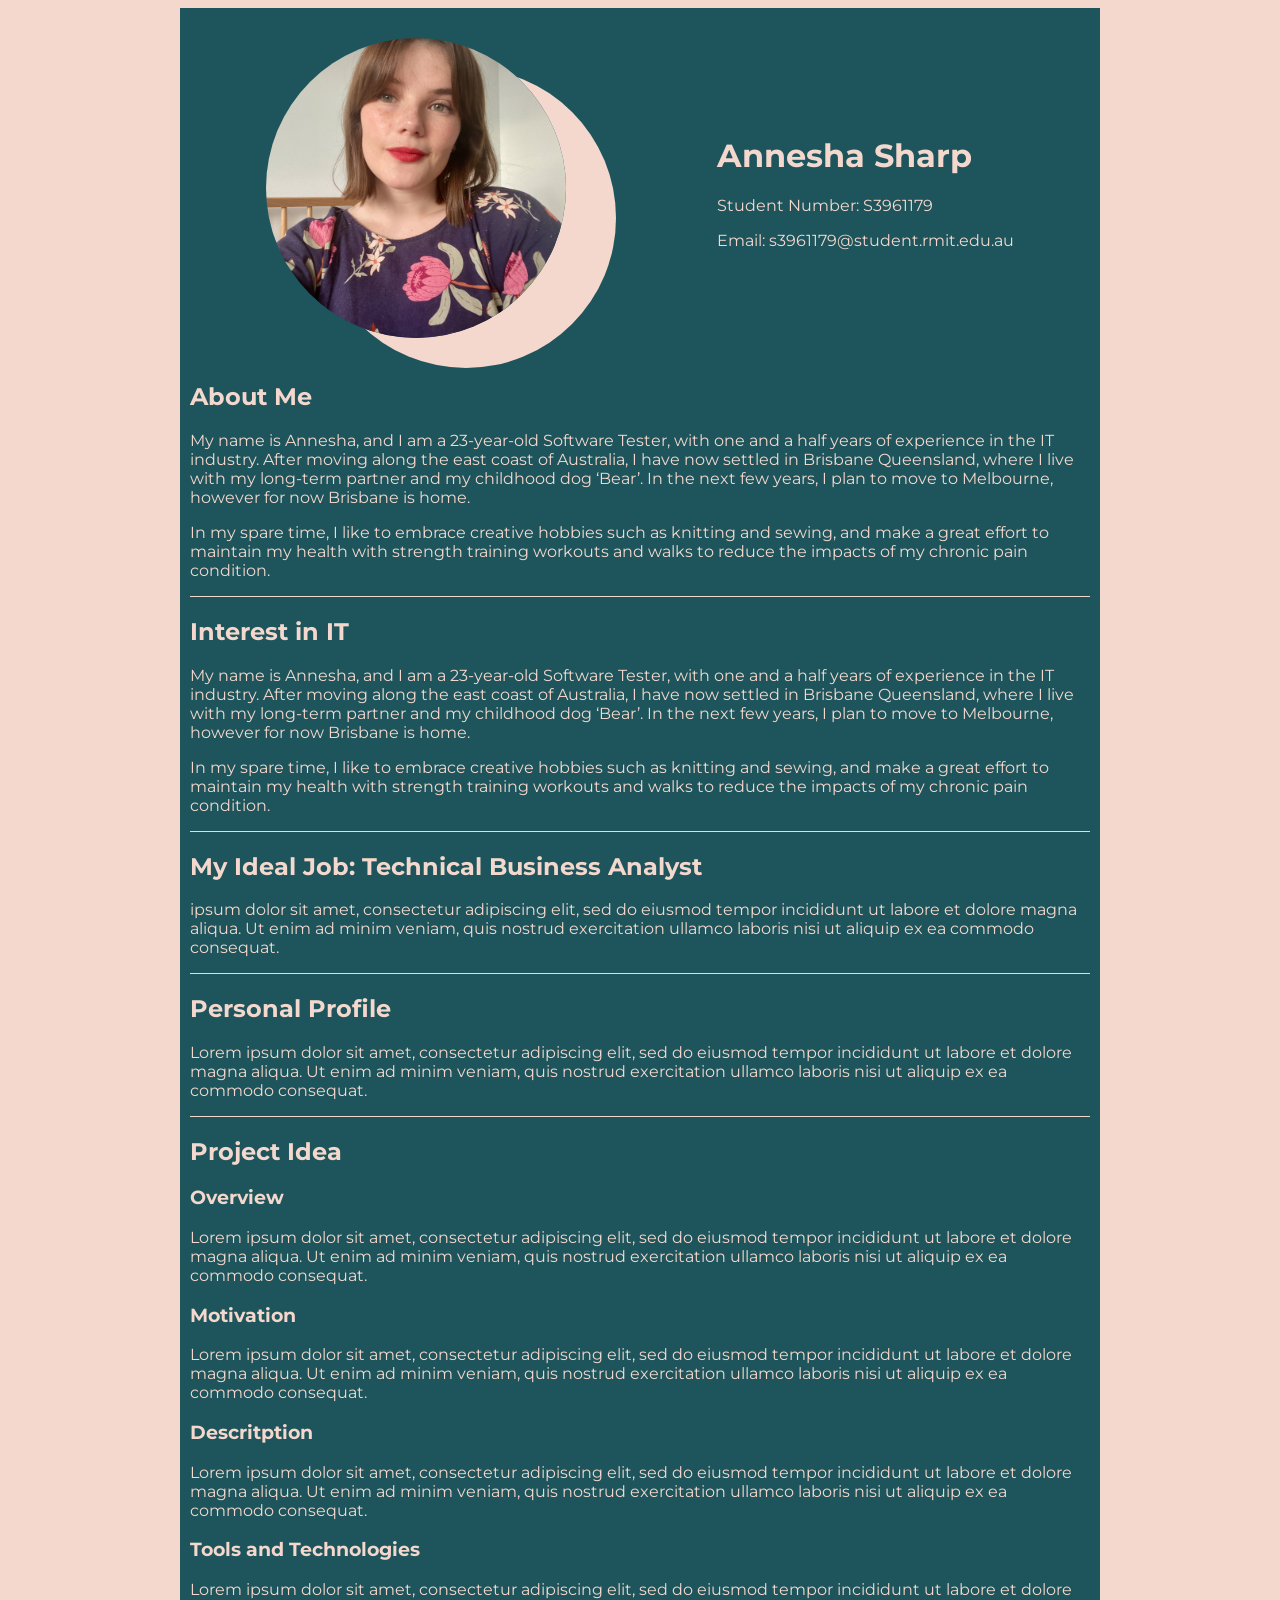
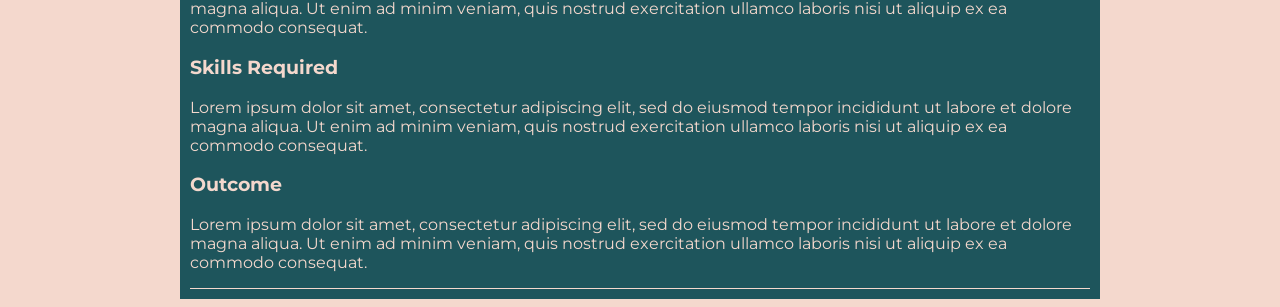
==== index.html @ 1eee972c "added interest in IT" ====
<!DOCTYPE html>
<html lang="en">
<head>
    <meta charset="UTF-8">
    <meta http-equiv="X-UA-Compatible" content="IE=edge">
    <meta name="viewport" content="width=device-width, initial-scale=1.0">
    <title>Profile: Annesha Sharp</title>
    <link rel="preconnect" href="https://fonts.googleapis.com">
<link rel="preconnect" href="https://fonts.gstatic.com" crossorigin>
<link href="https://fonts.googleapis.com/css2?family=Montserrat:wght@100&display=swap" rel="stylesheet">

    <link type=text/css rel="stylesheet" href="style.css">
</head>

<body>
    <div id="container">

        <div class="flex-container-one">
            <div id="headshot"> <img src="Headshot.jpeg" alt="Headshot of Annesha Sharp" width="300" height="300"/></div>
            <div id="flex-text">
            <h1>Annesha Sharp</h1>
            <p>Student Number: S3961179</p>
            <p>Email: s3961179@student.rmit.edu.au</p>
            </div>
        
        </div>

        <div id= "mainArea">
            <section>
                <article>
                    <div class = "sectionTitle">  
                        <h2>About Me</h2>
                    </div>  
                    <div class = "content">
                        <p>My name is Annesha, and I am a 23-year-old Software Tester, with one and a half years of experience in the IT industry. After moving along the east coast of Australia, I have now settled in Brisbane Queensland, where I live with my long-term partner and my childhood dog ‘Bear’. In the next few years, I plan to move to Melbourne, however for now Brisbane is home. </p>
                        <p>In my spare time, I like to embrace creative hobbies such as knitting and sewing, and make a great effort to maintain my health with strength training workouts and walks to reduce the impacts of my chronic pain condition. </p>
                    </div>  
                </article>
            </section>
            <section>
                <article>
                    <div class = "sectionTitle">  
                        <h2>Interest in IT</h2>
                    </div>  
                    <div class = "content">
                        <p>My name is Annesha, and I am a 23-year-old Software Tester, with one and a half years of experience in the IT industry. After moving along the east coast of Australia, I have now settled in Brisbane Queensland, where I live with my long-term partner and my childhood dog ‘Bear’. In the next few years, I plan to move to Melbourne, however for now Brisbane is home. </p>
                        <p>In my spare time, I like to embrace creative hobbies such as knitting and sewing, and make a great effort to maintain my health with strength training workouts and walks to reduce the impacts of my chronic pain condition. </p>
                    </div>  
                </article>
            </section>
        
            <section>
                <article>
                    <div class = "sectionTitle">
                        <h2>My Ideal Job: Technical Business Analyst</h2>
                    </div>
                    <div class = "content">
                        <p>ipsum dolor sit amet, consectetur adipiscing elit, sed do eiusmod tempor incididunt ut labore et dolore magna aliqua. Ut enim ad minim veniam, quis nostrud exercitation ullamco laboris nisi ut aliquip ex ea commodo consequat.</p>
                    </div>
                </article>
            </section>
        
            <section>
                <article>
                    <div class = "sectionTitle"><h2>Personal Profile</h2></div>
                    <div class = "content">
                    <p> Lorem ipsum dolor sit amet, consectetur adipiscing elit, sed do eiusmod tempor incididunt ut labore et dolore magna aliqua. Ut enim ad minim veniam, quis nostrud exercitation ullamco laboris nisi ut aliquip ex ea commodo consequat.</p></div>
                </article>
            </section>
        

            <section>
                <article>
                    <div class = "sectionTitle"><h2>Project Idea</h2></div>
            
                    <div class = "subheading"><h3>Overview</h3></div>
                    <div class = "content">
                    <p>Lorem ipsum dolor sit amet, consectetur adipiscing elit, sed do eiusmod tempor incididunt ut labore et dolore magna aliqua. Ut enim ad minim veniam, quis nostrud exercitation ullamco laboris nisi ut aliquip ex ea commodo consequat.</p></div>
                </article>

                <article>
                    <div class = "subheading"><h3>Motivation</h3></div>
                    <div class = "content">
                    <p>Lorem ipsum dolor sit amet, consectetur adipiscing elit, sed do eiusmod tempor incididunt ut labore et dolore magna aliqua. Ut enim ad minim veniam, quis nostrud exercitation ullamco laboris nisi ut aliquip ex ea commodo consequat.</p></div>
                </article>

                <article>
                    <div class = "subheading"><h3>Descritption</h3></div>
                    <div class = "content">
                    <p>Lorem ipsum dolor sit amet, consectetur adipiscing elit, sed do eiusmod tempor incididunt ut labore et dolore magna aliqua. Ut enim ad minim veniam, quis nostrud exercitation ullamco laboris nisi ut aliquip ex ea commodo consequat.</p></div>
                </article>

                <article>
                    <div class = "subheading"><h3> Tools and Technologies</h3></div>
                    <div class = "content">
                    <p>Lorem ipsum dolor sit amet, consectetur adipiscing elit, sed do eiusmod tempor incididunt ut labore et dolore magna aliqua. Ut enim ad minim veniam, quis nostrud exercitation ullamco laboris nisi ut aliquip ex ea commodo consequat.</p></div>
                </article>

                <article>
                    <div class = "subheading"><h3>Skills Required</h3></div>
                    <div class="content">
                    <p>Lorem ipsum dolor sit amet, consectetur adipiscing elit, sed do eiusmod tempor incididunt ut labore et dolore magna aliqua. Ut enim ad minim veniam, quis nostrud exercitation ullamco laboris nisi ut aliquip ex ea commodo consequat.</p></div>
                </article>
                
                <article>
                    <div class = "subheading"><h3>Outcome</h3></div>
                    <div class = "content">
                    <p>Lorem ipsum dolor sit amet, consectetur adipiscing elit, sed do eiusmod tempor incididunt ut labore et dolore magna aliqua. Ut enim ad minim veniam, quis nostrud exercitation ullamco laboris nisi ut aliquip ex ea commodo consequat.</p></div>
                </article>
            </section>
        </div>
    </div>
</body>
</html>
---- style.css ----
html, body{
    background-color: #F4D8CD;
    font-size: 16px;
    color: #F4D8CD;
}
#container {
    background: #1E555C;
    width: 90%;
    max-width: 900px;
    background:1E555C;
    margin: auto;
    border: 10px;
    padding: 10px;
    font-family: 'Montserrat', sans-serif;
}

section{
    border-bottom-width: 0.5px;
    border-bottom-color: #F4D8CD;
    border-bottom-style:solid;
}

.flex-container-one {
    display: flex;
    flex-direction: row;
    background-color: #1E555C;}
.flex-container-one>div{
    margin: auto;
    padding: 20px;}

img {
    border-radius: 50%;
    box-shadow: 50px 30px #F4D8CD;
}
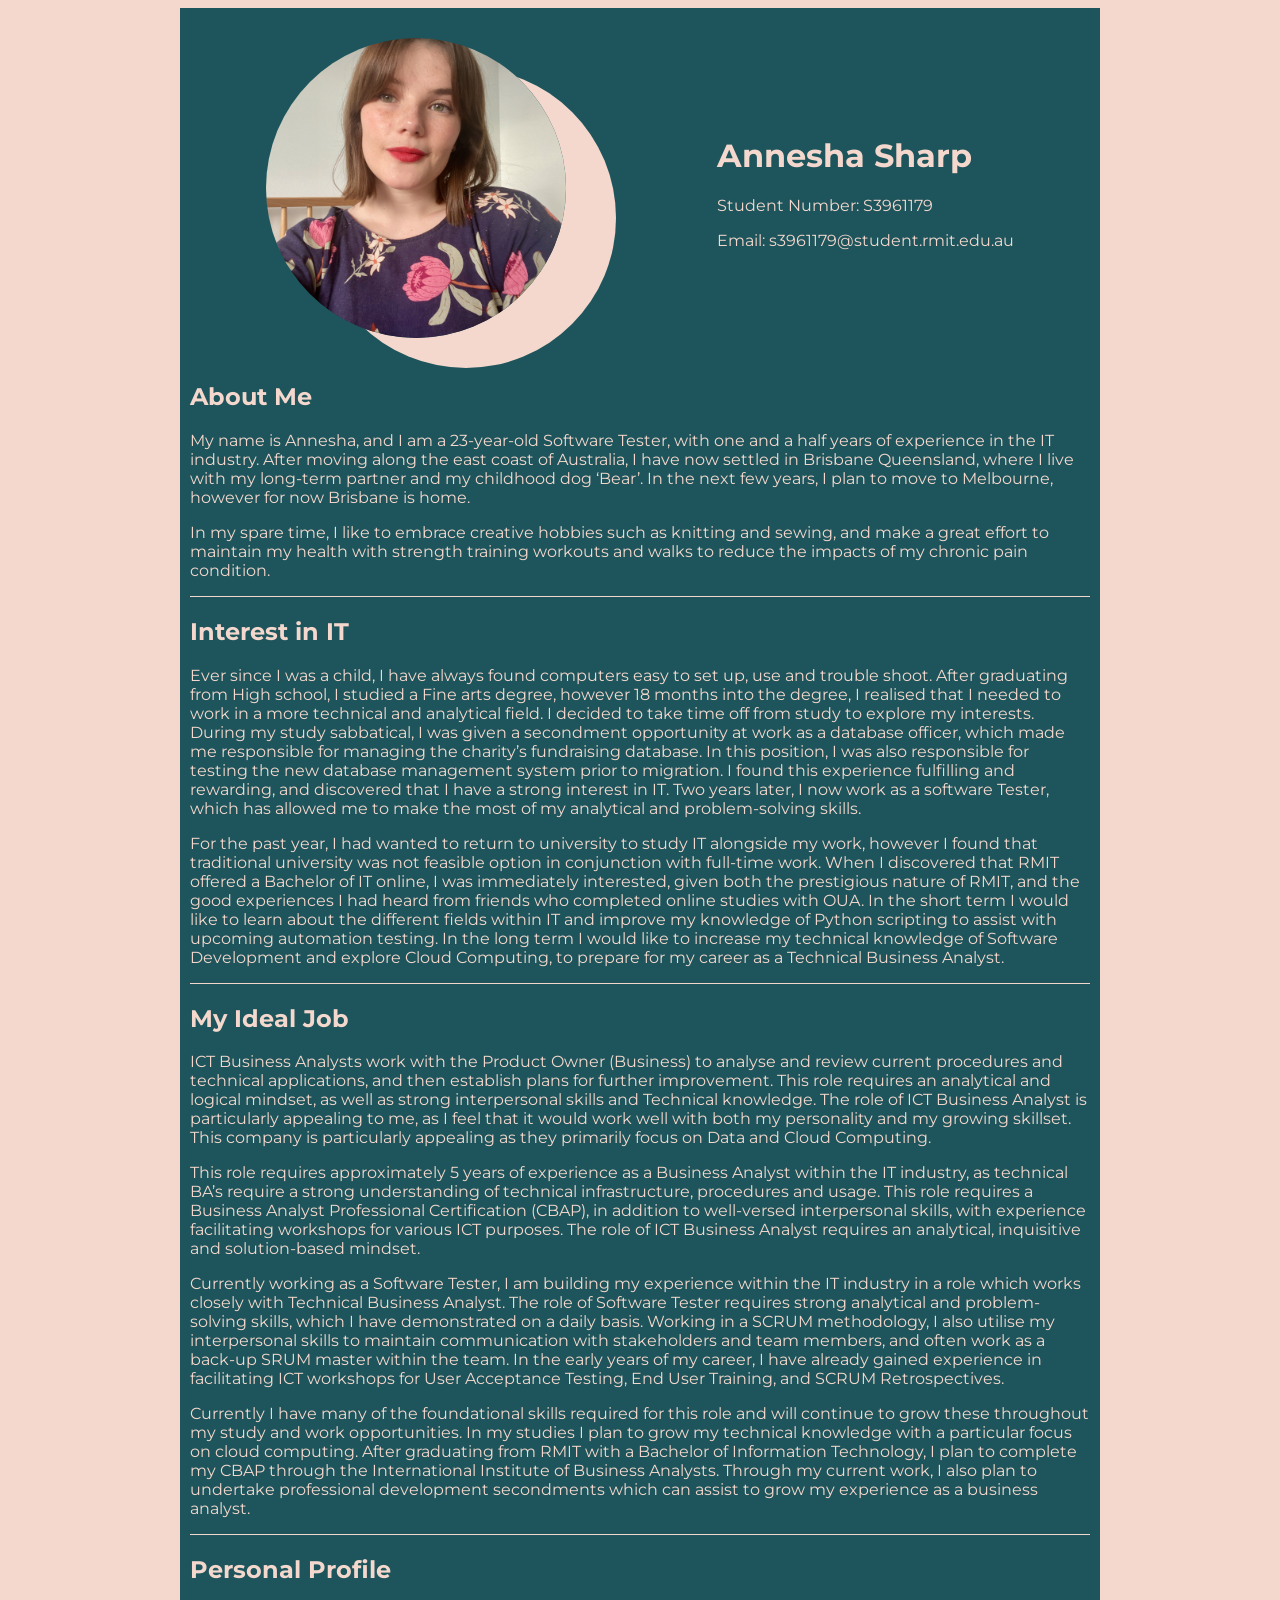
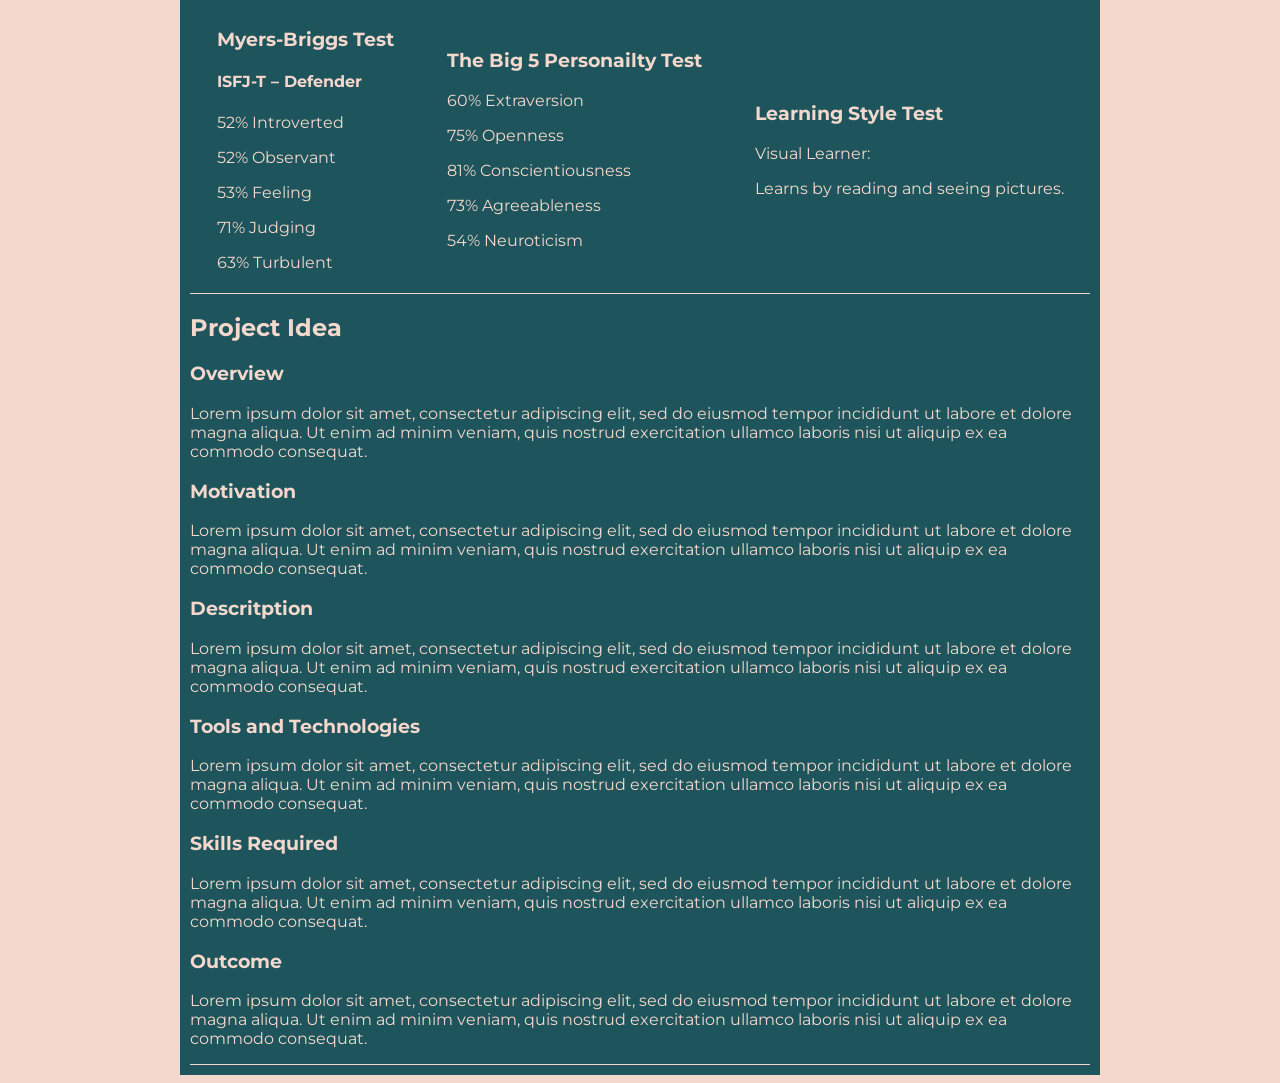
==== commit 6e82c2e6: "added HTML content" ====
--- a/index.html
+++ b/index.html
@@ -44,8 +44,8 @@
                         <h2>Interest in IT</h2>
                     </div>  
                     <div class = "content">
-                        <p>My name is Annesha, and I am a 23-year-old Software Tester, with one and a half years of experience in the IT industry. After moving along the east coast of Australia, I have now settled in Brisbane Queensland, where I live with my long-term partner and my childhood dog ‘Bear’. In the next few years, I plan to move to Melbourne, however for now Brisbane is home. </p>
-                        <p>In my spare time, I like to embrace creative hobbies such as knitting and sewing, and make a great effort to maintain my health with strength training workouts and walks to reduce the impacts of my chronic pain condition. </p>
+                        <p>Ever since I was a child, I have always found computers easy to set up, use and trouble shoot.  After graduating from High school, I studied a Fine arts degree, however 18 months into the degree, I realised that I needed to work in a more technical and analytical field. I decided to take time off from study to explore my interests. During my study sabbatical, I was given a secondment opportunity at work as a database officer, which made me responsible for managing the charity’s fundraising database. In this position, I was also responsible for testing the new database management system prior to migration. I found this experience fulfilling and rewarding, and discovered that I have a strong interest in IT. Two years later, I now work as a software Tester, which has allowed me to make the most of my analytical and problem-solving skills. </p>
+                        <p>For the past year, I had wanted to return to university to study IT alongside my work, however I found that traditional university was not feasible option in conjunction with full-time work. When I discovered that RMIT offered a Bachelor of IT online, I was immediately interested, given both the prestigious nature of RMIT, and the good experiences I had heard from friends who completed online studies with OUA. In the short term I would like to learn about the different fields within IT and improve my knowledge of Python scripting to assist with upcoming automation testing. In the long term I would like to increase my technical knowledge of Software Development and explore Cloud Computing, to prepare for my career as a Technical Business Analyst.</p>
                     </div>  
                 </article>
             </section>
@@ -53,10 +53,13 @@
             <section>
                 <article>
                     <div class = "sectionTitle">
-                        <h2>My Ideal Job: Technical Business Analyst</h2>
+                        <h2>My Ideal Job</h2>
                     </div>
                     <div class = "content">
-                        <p>ipsum dolor sit amet, consectetur adipiscing elit, sed do eiusmod tempor incididunt ut labore et dolore magna aliqua. Ut enim ad minim veniam, quis nostrud exercitation ullamco laboris nisi ut aliquip ex ea commodo consequat.</p>
+                        <p>ICT Business Analysts work with the Product Owner (Business) to analyse and review current procedures and technical applications, and then establish plans for further improvement. This role requires an analytical and logical mindset, as well as strong interpersonal skills and Technical knowledge. The role of ICT Business Analyst is particularly appealing to me, as I feel that it would work well with both my personality and my growing skillset. This company is particularly appealing as they primarily focus on Data and Cloud Computing. </p>
+                        <p>This role requires approximately 5 years of experience as a Business Analyst within the IT industry, as technical BA’s require a strong understanding of technical infrastructure, procedures and usage. This role requires a Business Analyst Professional Certification (CBAP), in addition to well-versed interpersonal skills, with experience facilitating workshops for various ICT purposes. The role of ICT Business Analyst requires an analytical, inquisitive and solution-based mindset. </p>
+                        <p>Currently working as a Software Tester, I am building my experience within the IT industry in a role which works closely with Technical Business Analyst. The role of Software Tester requires strong analytical and problem-solving skills, which I have demonstrated on a daily basis. Working in a SCRUM methodology, I also utilise my interpersonal skills to maintain communication with stakeholders and team members, and often work as a back-up SRUM master within the team. In the early years of my career, I have already gained experience in facilitating ICT workshops for User Acceptance Testing, End User Training, and SCRUM Retrospectives.</p>
+                        <p>Currently I have many of the foundational skills required for this role and will continue to grow these throughout my study and work opportunities. In my studies I plan to grow my technical knowledge with a particular focus on cloud computing. After graduating from RMIT with a Bachelor of Information Technology, I plan to complete my CBAP through the International Institute of Business Analysts. Through my current work, I also plan to undertake professional development secondments which can assist to grow my experience as a business analyst.</p>
                     </div>
                 </article>
             </section>
@@ -64,12 +67,36 @@
             <section>
                 <article>
                     <div class = "sectionTitle"><h2>Personal Profile</h2></div>
-                    <div class = "content">
-                    <p> Lorem ipsum dolor sit amet, consectetur adipiscing elit, sed do eiusmod tempor incididunt ut labore et dolore magna aliqua. Ut enim ad minim veniam, quis nostrud exercitation ullamco laboris nisi ut aliquip ex ea commodo consequat.</p></div>
+                    <div class="flex-container-two-personality">
+                        <div id="Myers-Briggs"> 
+                            <h3>Myers-Briggs Test</h3>
+                            <h4>ISFJ-T – Defender</h4>
+                            <p>52% Introverted </p>
+                            <p>52% Observant</p>
+                            <p>53% Feeling</p>
+                            <p>71% Judging</p> 
+                            <p>63% Turbulent</p>
+                        </div>
+        
+                        <div id="The-Big-5">
+                            <h3>The Big 5 Personailty Test</h3>
+                            <p>60% Extraversion</p>
+                            <p>75% Openness</p>
+                            <p>81% Conscientiousness</p>
+                            <p>73% Agreeableness</p>
+                            <p>54% Neuroticism</p>
+                        
+                        </div>
+                        <div id="Learning-Style">
+                            <h3>Learning Style Test</h3>
+                            <p>Visual Learner:</p>
+                            <p>Learns by reading and seeing pictures.</p>
+                        </div>
+                    </div>
                 </article>
             </section>
-        
-
+            
+            
             <section>
                 <article>
                     <div class = "sectionTitle"><h2>Project Idea</h2></div>
--- a/style.css
+++ b/style.css
@@ -32,5 +32,13 @@
     border-radius: 50%;
     box-shadow: 50px 30px #F4D8CD;
 }
-
+.flex-container-two-personality{
+    display: flex;
+    height: auto;
+    align-items: flex-start;
+    flex-direction: row;
+    background-color: #1E555C;}
+.flex-container-two-personality>div{
+    margin: auto;
+    padding: 5px;}
  
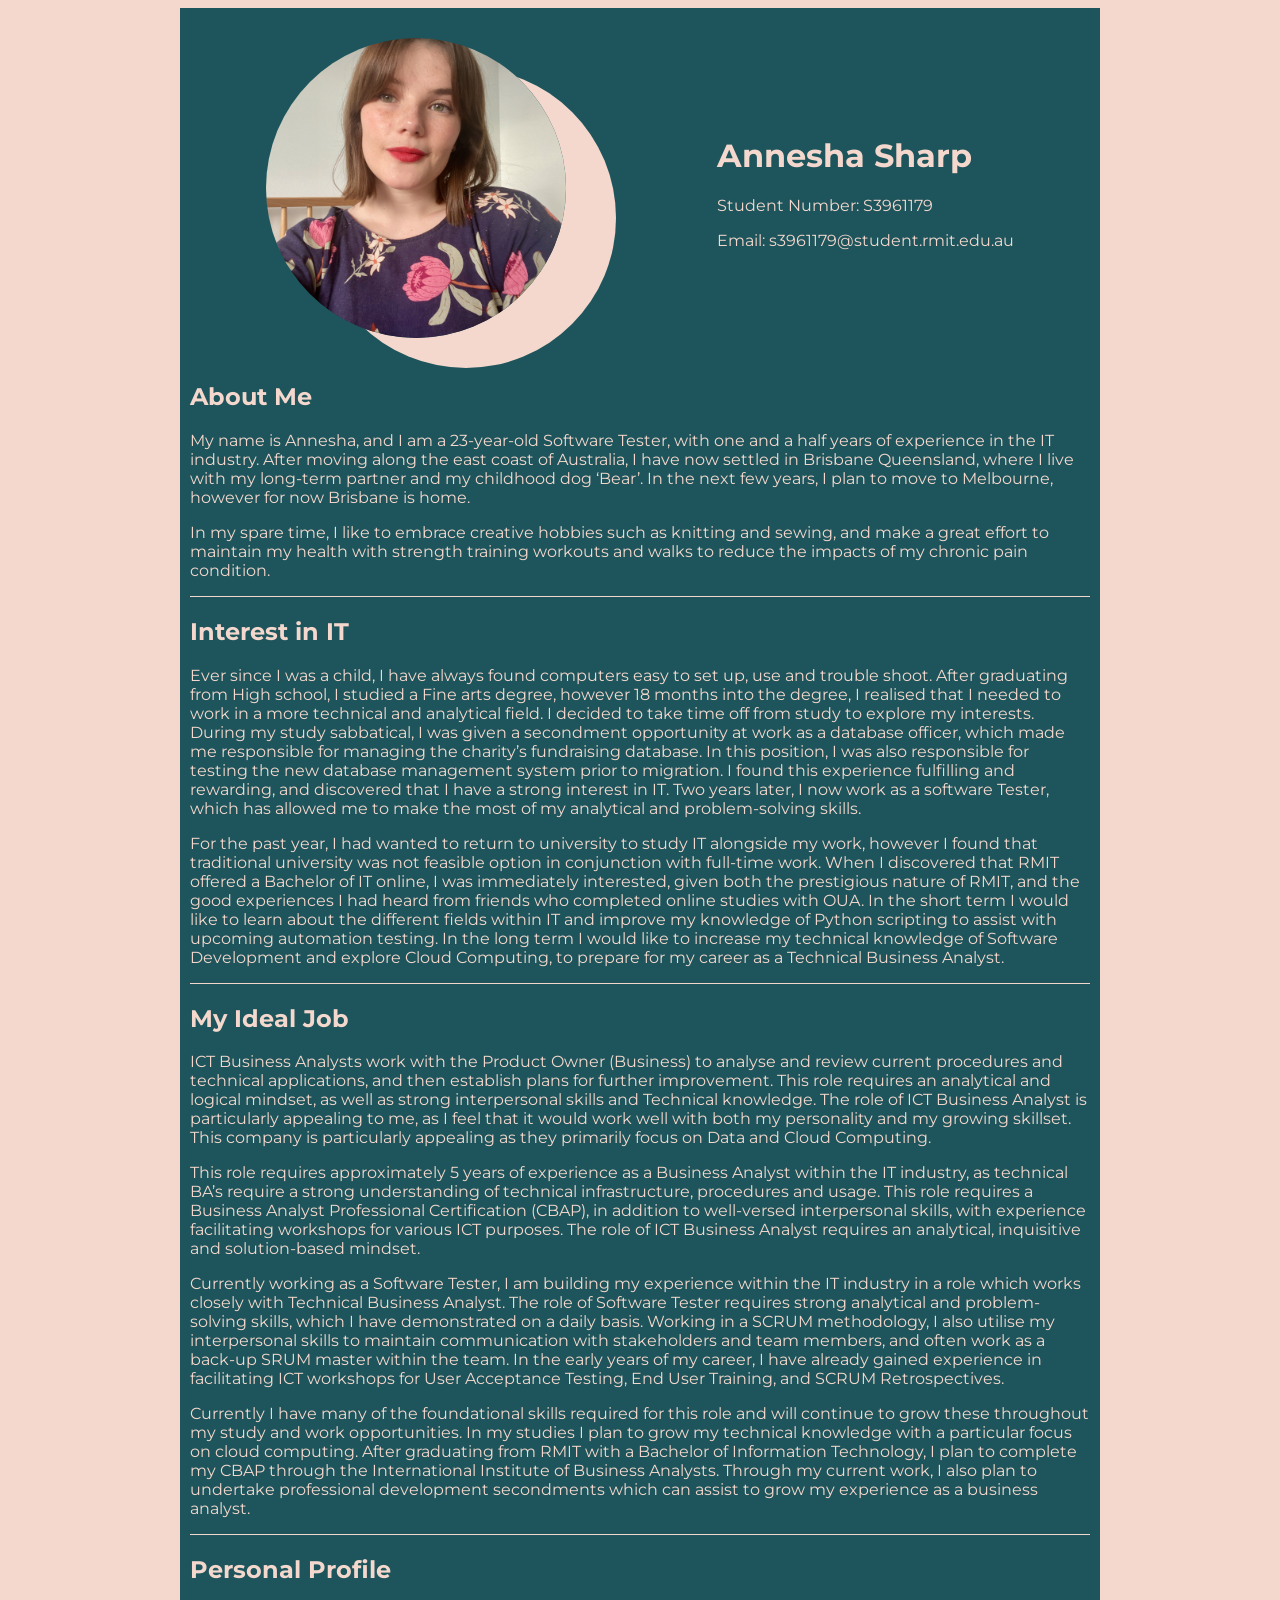
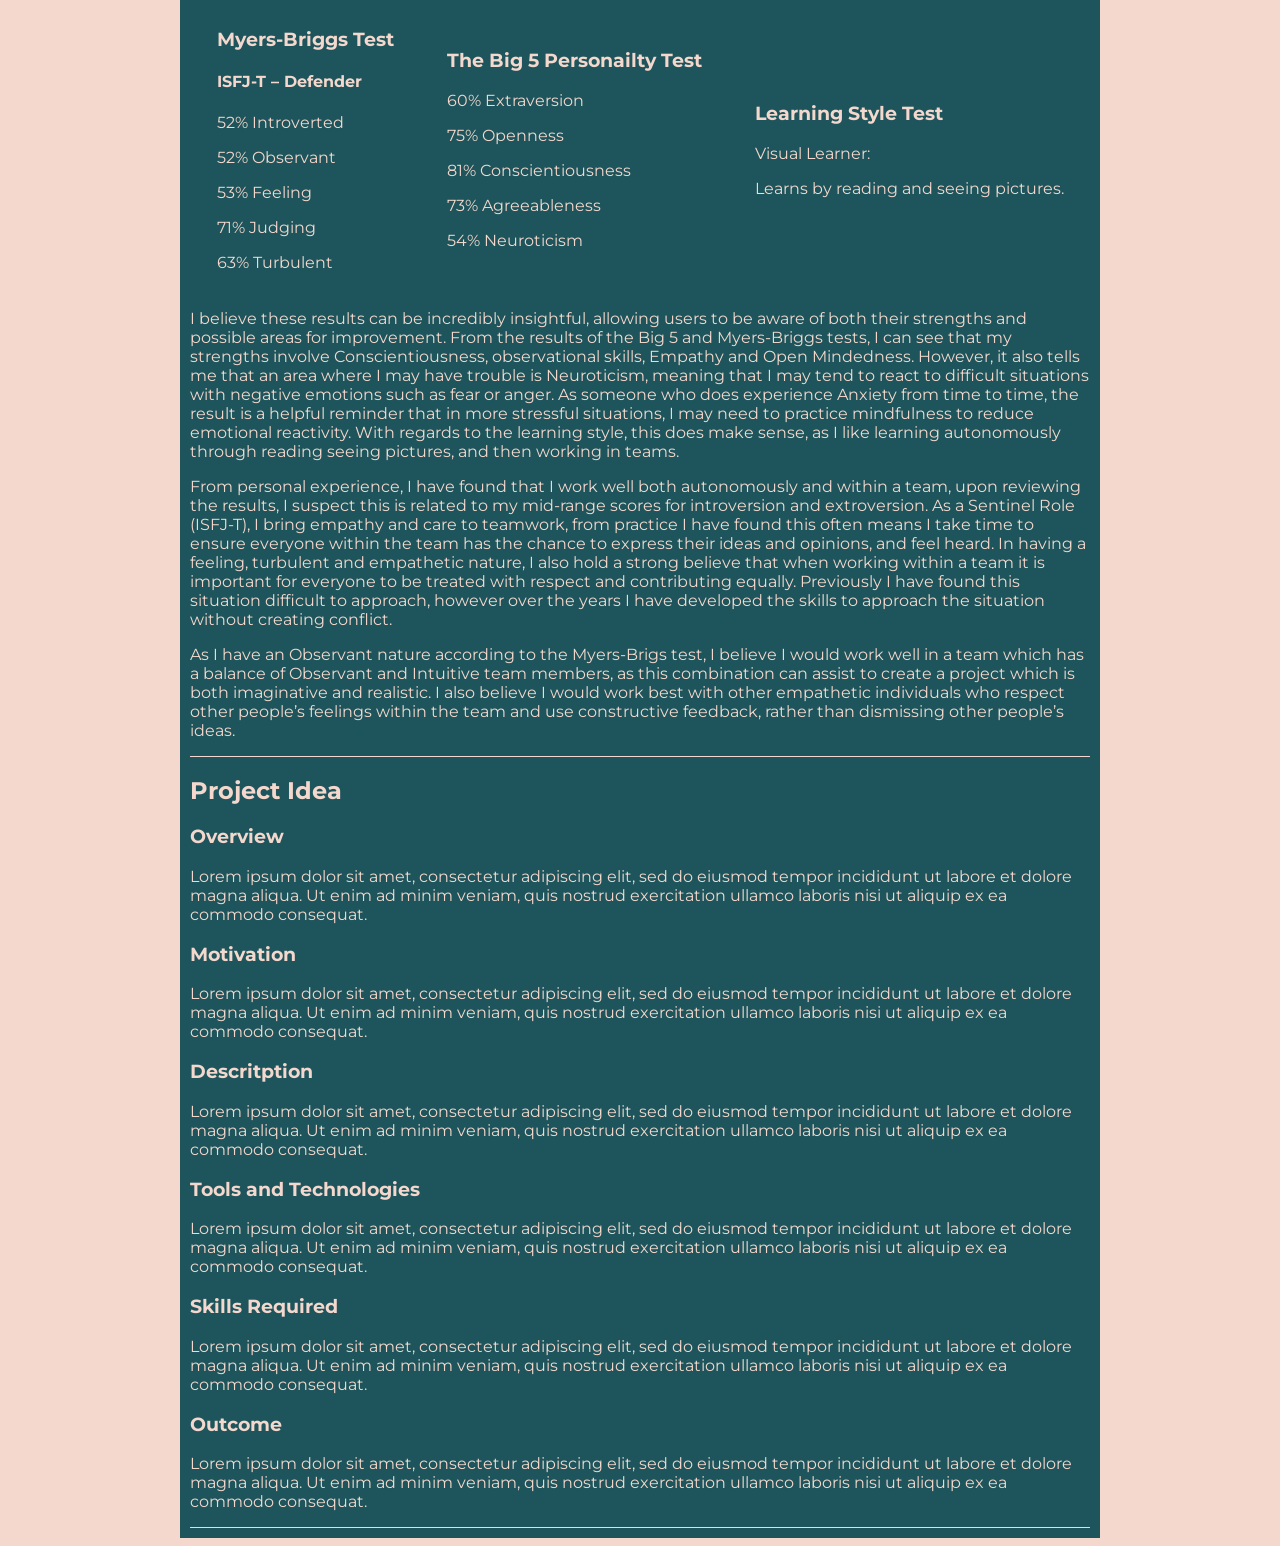
==== commit 976fb208: "additional HTMLE content(personality)" ====
--- a/index.html
+++ b/index.html
@@ -93,6 +93,12 @@
                             <p>Learns by reading and seeing pictures.</p>
                         </div>
                     </div>
+                    <div id="content">
+                        <p>I believe these results can be incredibly insightful, allowing users to be aware of both their strengths and possible areas for improvement. From the results of the Big 5  and Myers-Briggs tests, I can see that my strengths involve Conscientiousness, observational skills, Empathy and Open Mindedness. However, it also tells me that an area where I may have trouble is Neuroticism, meaning that I may tend to react to difficult situations with negative emotions such as fear or anger. As someone who does experience Anxiety from time to time, the result is a helpful reminder that in more stressful situations, I may need to practice mindfulness to reduce emotional reactivity.  With regards to the learning style, this does make sense, as I like learning autonomously through reading seeing pictures, and then working in teams.  </p>
+                        <p>From personal experience, I have found that I work well both autonomously and within a team, upon reviewing the results, I suspect this is related to my mid-range scores for introversion and extroversion.  As a Sentinel Role (ISFJ-T), I bring empathy and care to teamwork, from practice I have found this often means I take time to ensure everyone within the team has the chance to express their ideas and opinions, and feel heard.  In having a feeling, turbulent and empathetic nature, I also hold a strong believe that when working within a team it is important for everyone to be treated with respect and contributing equally. Previously I have found this situation difficult to approach, however over the years I have developed the skills to approach the situation without creating conflict.</p>
+                        <p>As I have an Observant nature according to the Myers-Brigs test, I believe I would work well in a team which has a balance of Observant and Intuitive team members, as this combination can assist to create a project which is both imaginative and realistic. I also believe I would work best with other empathetic individuals who respect other people’s feelings within the team and use constructive feedback, rather than dismissing other people’s ideas.</p>
+
+                    </div>
                 </article>
             </section>
             
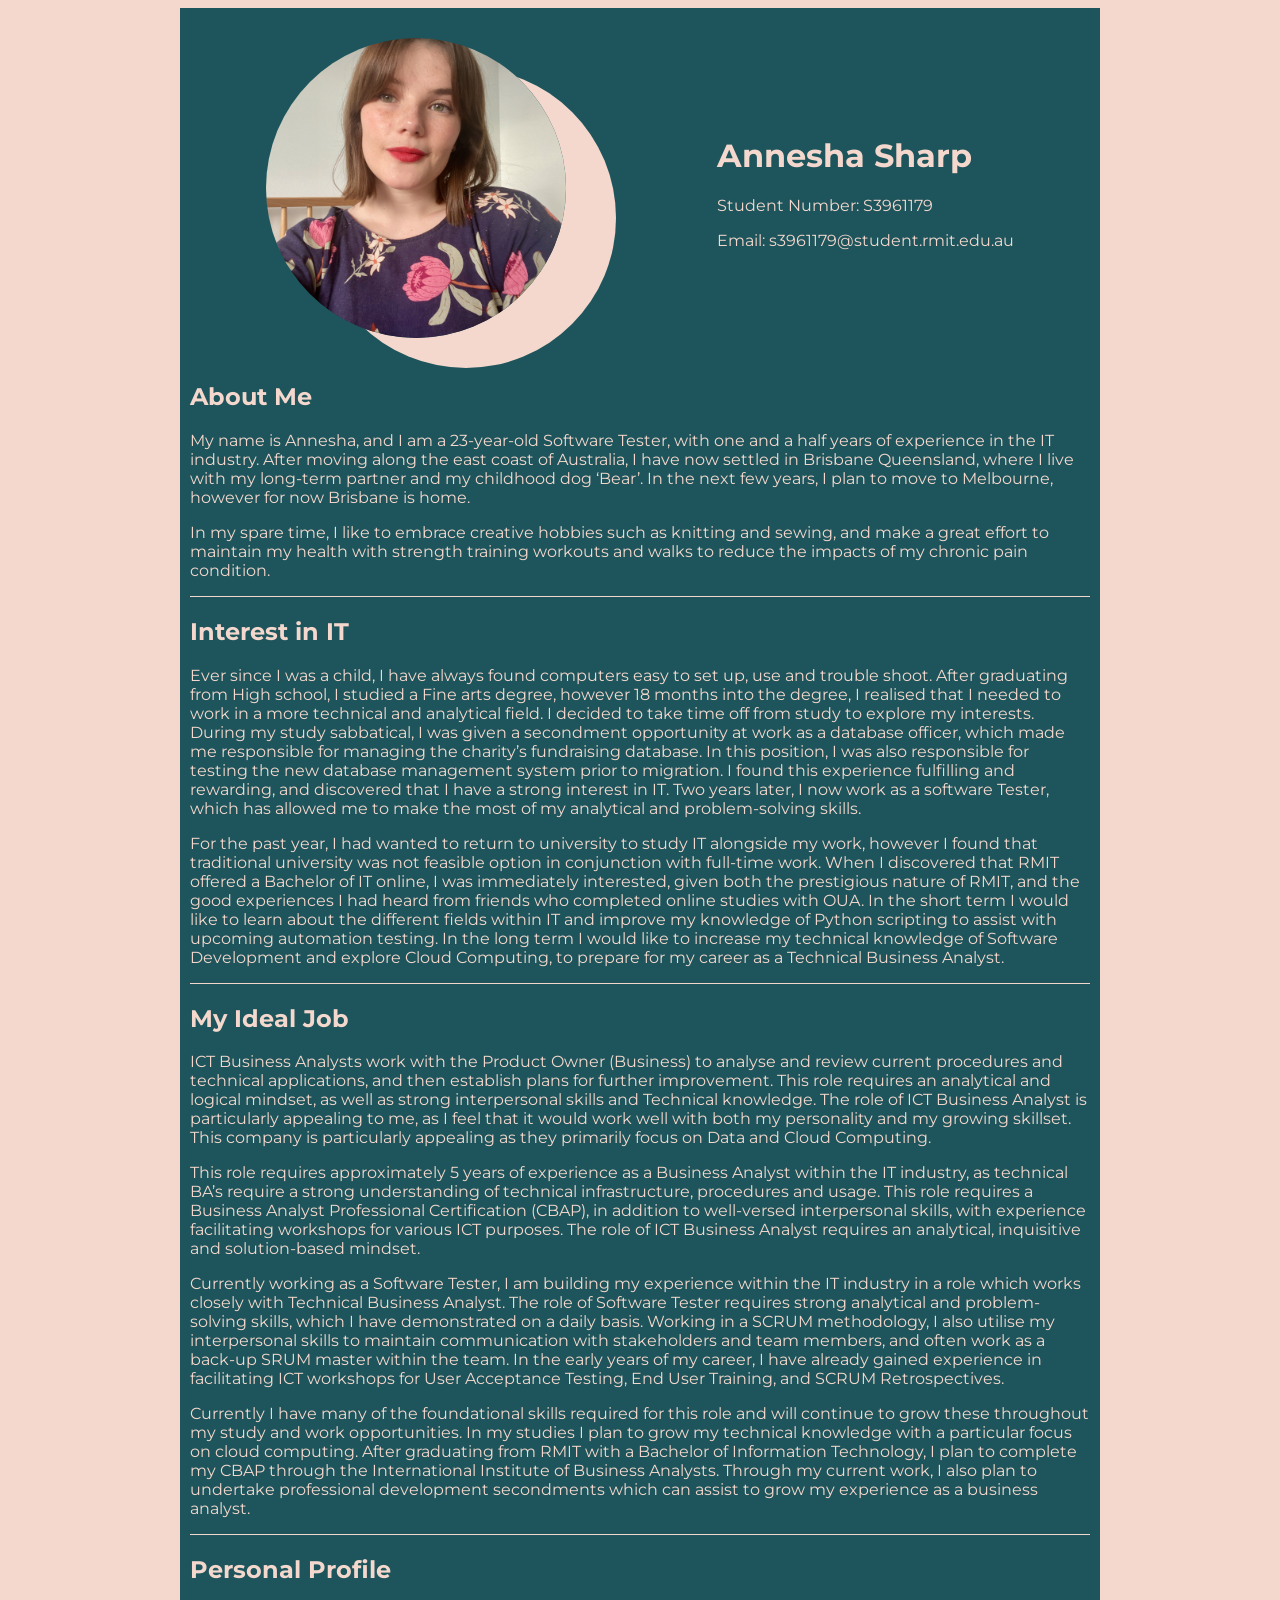
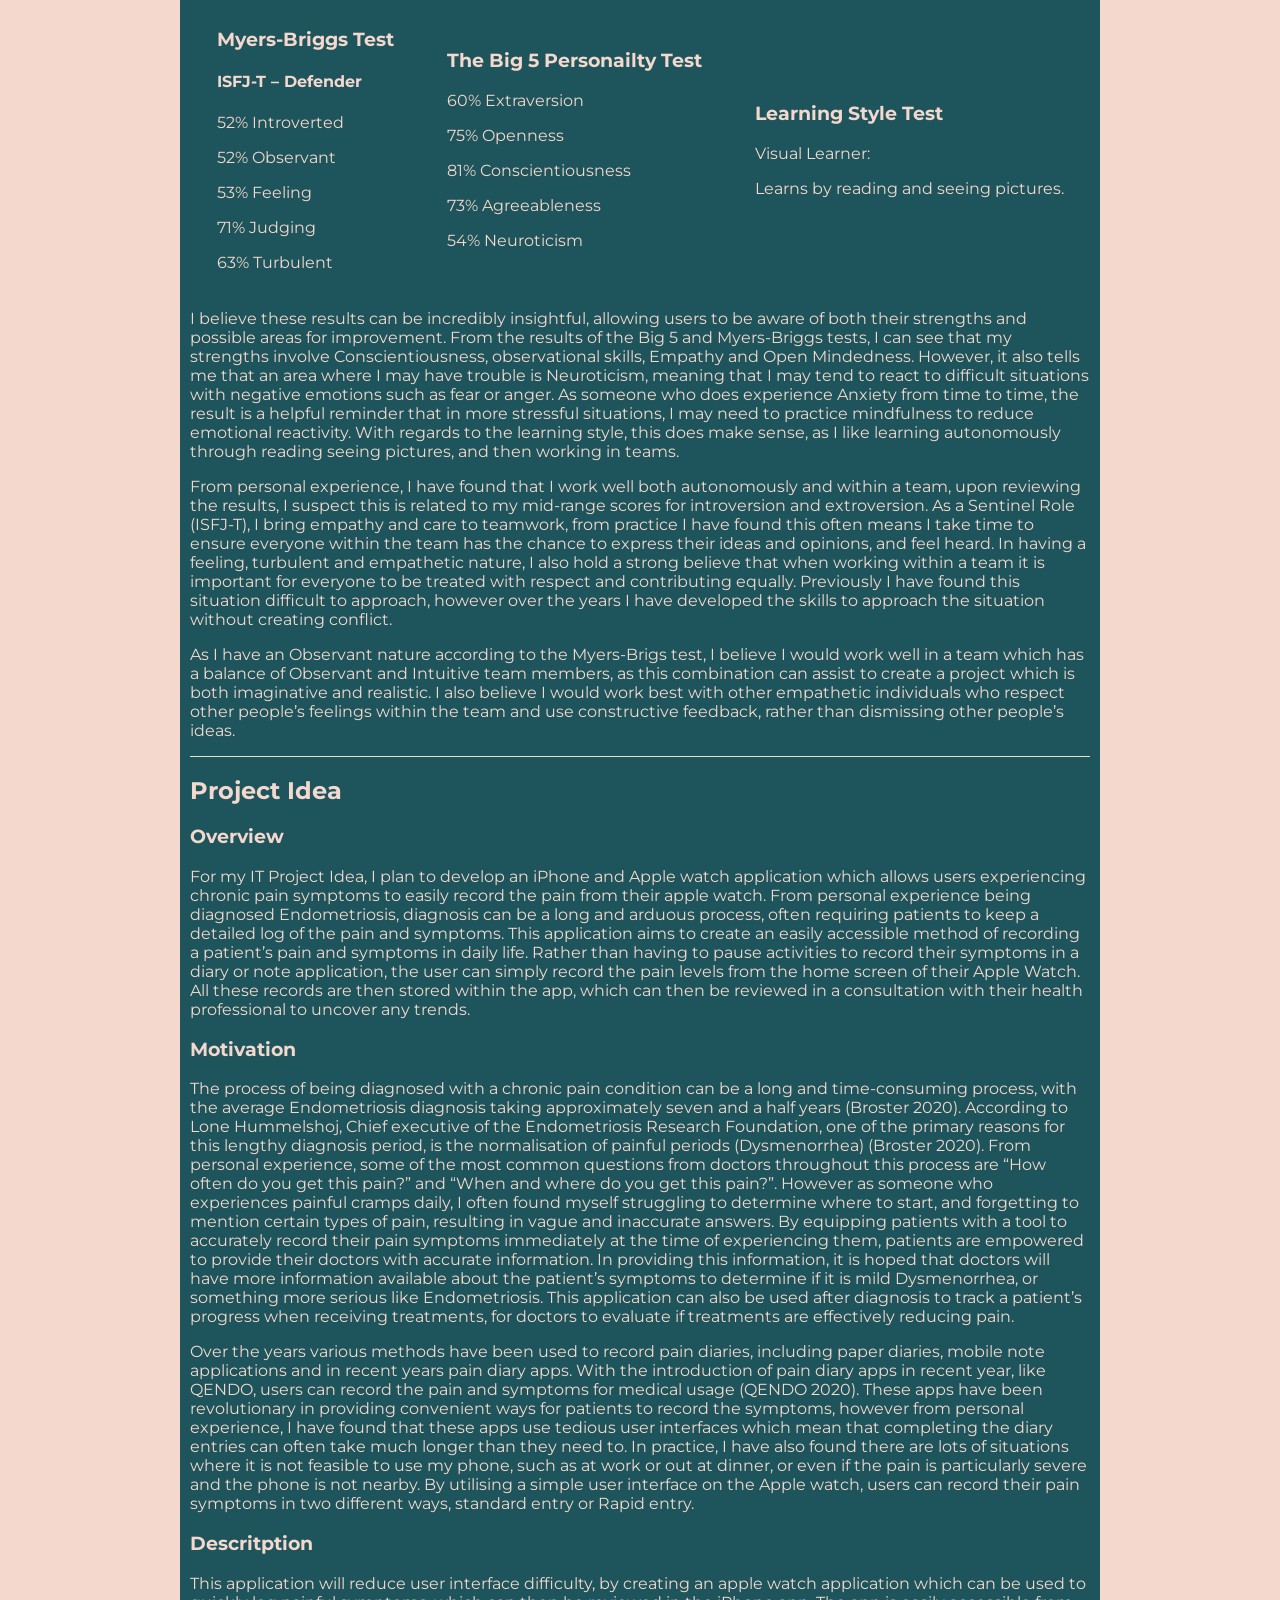
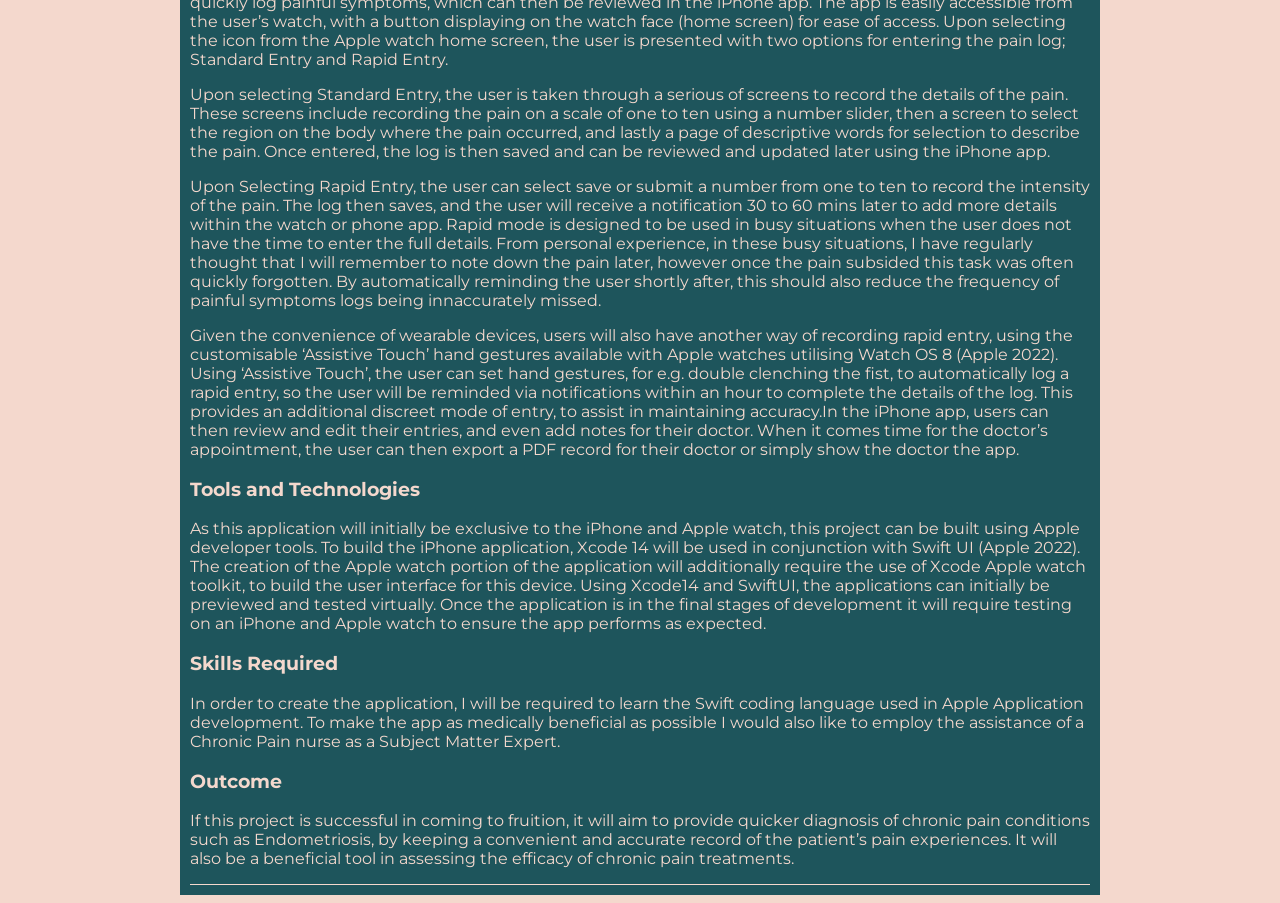
==== commit 4ea43752: "finalised content, adding references and PDF tomorrow" ====
--- a/index.html
+++ b/index.html
@@ -109,37 +109,44 @@
             
                     <div class = "subheading"><h3>Overview</h3></div>
                     <div class = "content">
-                    <p>Lorem ipsum dolor sit amet, consectetur adipiscing elit, sed do eiusmod tempor incididunt ut labore et dolore magna aliqua. Ut enim ad minim veniam, quis nostrud exercitation ullamco laboris nisi ut aliquip ex ea commodo consequat.</p></div>
+                    <p>For my IT Project Idea, I plan to develop an iPhone and Apple watch application which allows users experiencing chronic pain symptoms to easily record the pain from their apple watch. From personal experience being diagnosed Endometriosis, diagnosis can be a long and arduous process, often requiring patients to keep a detailed log of the pain and symptoms. This application aims to create an easily accessible method of recording a patient’s pain and symptoms in daily life. Rather than having to pause activities to record their symptoms in a diary or note application, the user can simply record the pain levels from the home screen of their Apple Watch.  All these records are then stored within the app, which can then be reviewed in a consultation with their health professional to uncover any trends. </p></div>
                 </article>
 
                 <article>
                     <div class = "subheading"><h3>Motivation</h3></div>
                     <div class = "content">
-                    <p>Lorem ipsum dolor sit amet, consectetur adipiscing elit, sed do eiusmod tempor incididunt ut labore et dolore magna aliqua. Ut enim ad minim veniam, quis nostrud exercitation ullamco laboris nisi ut aliquip ex ea commodo consequat.</p></div>
+                    <p>The process of being diagnosed with a chronic pain condition can be a long and time-consuming process, with the average Endometriosis diagnosis taking approximately seven and a half years (Broster 2020). According to Lone Hummelshoj, Chief executive of the Endometriosis Research Foundation, one of the primary reasons for this lengthy diagnosis period, is the normalisation of painful periods (Dysmenorrhea) (Broster 2020). From personal experience, some of the most common questions from doctors throughout this process are “How often do you get this pain?” and “When and where do you get this pain?”. However as someone who experiences painful cramps daily, I often found myself struggling to determine where to start, and forgetting to mention certain types of pain, resulting in vague and inaccurate answers. By equipping patients with a tool to accurately record their pain symptoms immediately at the time of experiencing them, patients are empowered to provide their doctors with accurate information. In providing this information, it is hoped that doctors will have more information available about the patient’s symptoms to determine if it is mild Dysmenorrhea, or something more serious like Endometriosis. This application can also be used after diagnosis to track a patient’s progress when receiving treatments, for doctors to evaluate if treatments are effectively reducing pain.</p>
+                    <p>Over the years various methods have been used to record pain diaries, including paper diaries, mobile note applications and in recent years pain diary apps. With the introduction of pain diary apps in recent year, like QENDO, users can record the pain and symptoms for medical usage (QENDO 2020). These apps have been revolutionary in providing convenient ways for patients to record the symptoms, however from personal experience, I have found that these apps use tedious user interfaces which mean that completing the diary entries can often take much longer than they need to. In practice, I have also found there are lots of situations where it is not feasible to use my phone, such as at work or out at dinner, or even if the pain is particularly severe and the phone is not nearby. By utilising a simple user interface on the Apple watch, users can record their pain symptoms in two different ways, standard entry or Rapid entry. </p>
+                </div>
                 </article>
 
                 <article>
                     <div class = "subheading"><h3>Descritption</h3></div>
                     <div class = "content">
-                    <p>Lorem ipsum dolor sit amet, consectetur adipiscing elit, sed do eiusmod tempor incididunt ut labore et dolore magna aliqua. Ut enim ad minim veniam, quis nostrud exercitation ullamco laboris nisi ut aliquip ex ea commodo consequat.</p></div>
+                    <p>This application will reduce user interface difficulty, by creating an apple watch application which can be used to quickly log painful symptoms, which can then be reviewed in the iPhone app. The app is easily accessible from the user’s watch, with a button displaying on the watch face (home screen) for ease of access. Upon selecting the icon from the Apple watch home screen, the user is presented with two options for entering the pain log; Standard Entry and Rapid Entry. </p>
+                    <p>Upon selecting Standard Entry, the user is taken through a serious of screens to record the details of the pain. These screens include recording the pain on a scale of one to ten using a number slider, then a screen to select the region on the body where the pain occurred, and lastly a page of descriptive words for selection to describe the pain. Once entered, the log is then saved and can be reviewed and updated later using the iPhone app.</p>
+                    <p>Upon Selecting Rapid Entry, the user can select save or submit a number from one to ten to record the intensity of the pain. The log then saves, and the user will receive a notification 30 to 60 mins later to add more details within the watch or phone app. Rapid mode is designed to be used in busy situations when the user does not have the time to enter the full details. From personal experience, in these busy situations, I have regularly thought that I will remember to note down the pain later, however once the pain subsided this task was often quickly forgotten. By automatically reminding the user shortly after, this should also reduce the frequency of painful symptoms logs being innaccurately missed.</p>
+                    <p>Given the convenience of wearable devices, users will also have another way of recording rapid entry, using the customisable ‘Assistive Touch’ hand gestures available with Apple watches utilising Watch OS 8 (Apple 2022). Using ‘Assistive Touch’, the user can set hand gestures, for e.g. double clenching the fist, to automatically log a rapid entry, so the user will be reminded via notifications within an hour to complete the details of the log. This provides an additional discreet mode of entry, to assist in maintaining accuracy.In the iPhone app, users can then review and edit their entries, and even add notes for their doctor. When it comes time for the doctor’s appointment, the user can then export a PDF record for their doctor or simply show the doctor the app.</p>
+                </div>
                 </article>
 
                 <article>
                     <div class = "subheading"><h3> Tools and Technologies</h3></div>
                     <div class = "content">
-                    <p>Lorem ipsum dolor sit amet, consectetur adipiscing elit, sed do eiusmod tempor incididunt ut labore et dolore magna aliqua. Ut enim ad minim veniam, quis nostrud exercitation ullamco laboris nisi ut aliquip ex ea commodo consequat.</p></div>
+                    <p>As this application will initially be exclusive to the iPhone and Apple watch, this project can be built using Apple developer tools. To build the iPhone application, Xcode 14 will be used in conjunction with Swift UI (Apple 2022). The creation of the Apple watch portion of the application will additionally require the use of Xcode Apple watch toolkit, to build the user interface for this device. Using Xcode14 and SwiftUI, the applications can initially be previewed and tested virtually. Once the application is in the final stages of development it will require testing on an iPhone and Apple watch to ensure the app performs as expected. </p>
+                </div>
                 </article>
 
                 <article>
                     <div class = "subheading"><h3>Skills Required</h3></div>
                     <div class="content">
-                    <p>Lorem ipsum dolor sit amet, consectetur adipiscing elit, sed do eiusmod tempor incididunt ut labore et dolore magna aliqua. Ut enim ad minim veniam, quis nostrud exercitation ullamco laboris nisi ut aliquip ex ea commodo consequat.</p></div>
+                    <p> In order to create the application, I will be required to learn the Swift coding language used in Apple Application development. To make the app as medically beneficial as possible I would also like to employ the assistance of a Chronic Pain nurse as a Subject Matter Expert.</p></div>
                 </article>
                 
                 <article>
                     <div class = "subheading"><h3>Outcome</h3></div>
                     <div class = "content">
-                    <p>Lorem ipsum dolor sit amet, consectetur adipiscing elit, sed do eiusmod tempor incididunt ut labore et dolore magna aliqua. Ut enim ad minim veniam, quis nostrud exercitation ullamco laboris nisi ut aliquip ex ea commodo consequat.</p></div>
+                    <p>If this project is successful in coming to fruition, it will aim to provide quicker diagnosis of chronic pain conditions such as Endometriosis, by keeping a convenient and accurate record of the patient’s pain experiences. It will also be a beneficial tool in assessing the efficacy of chronic pain treatments.</p></div>
                 </article>
             </section>
         </div>
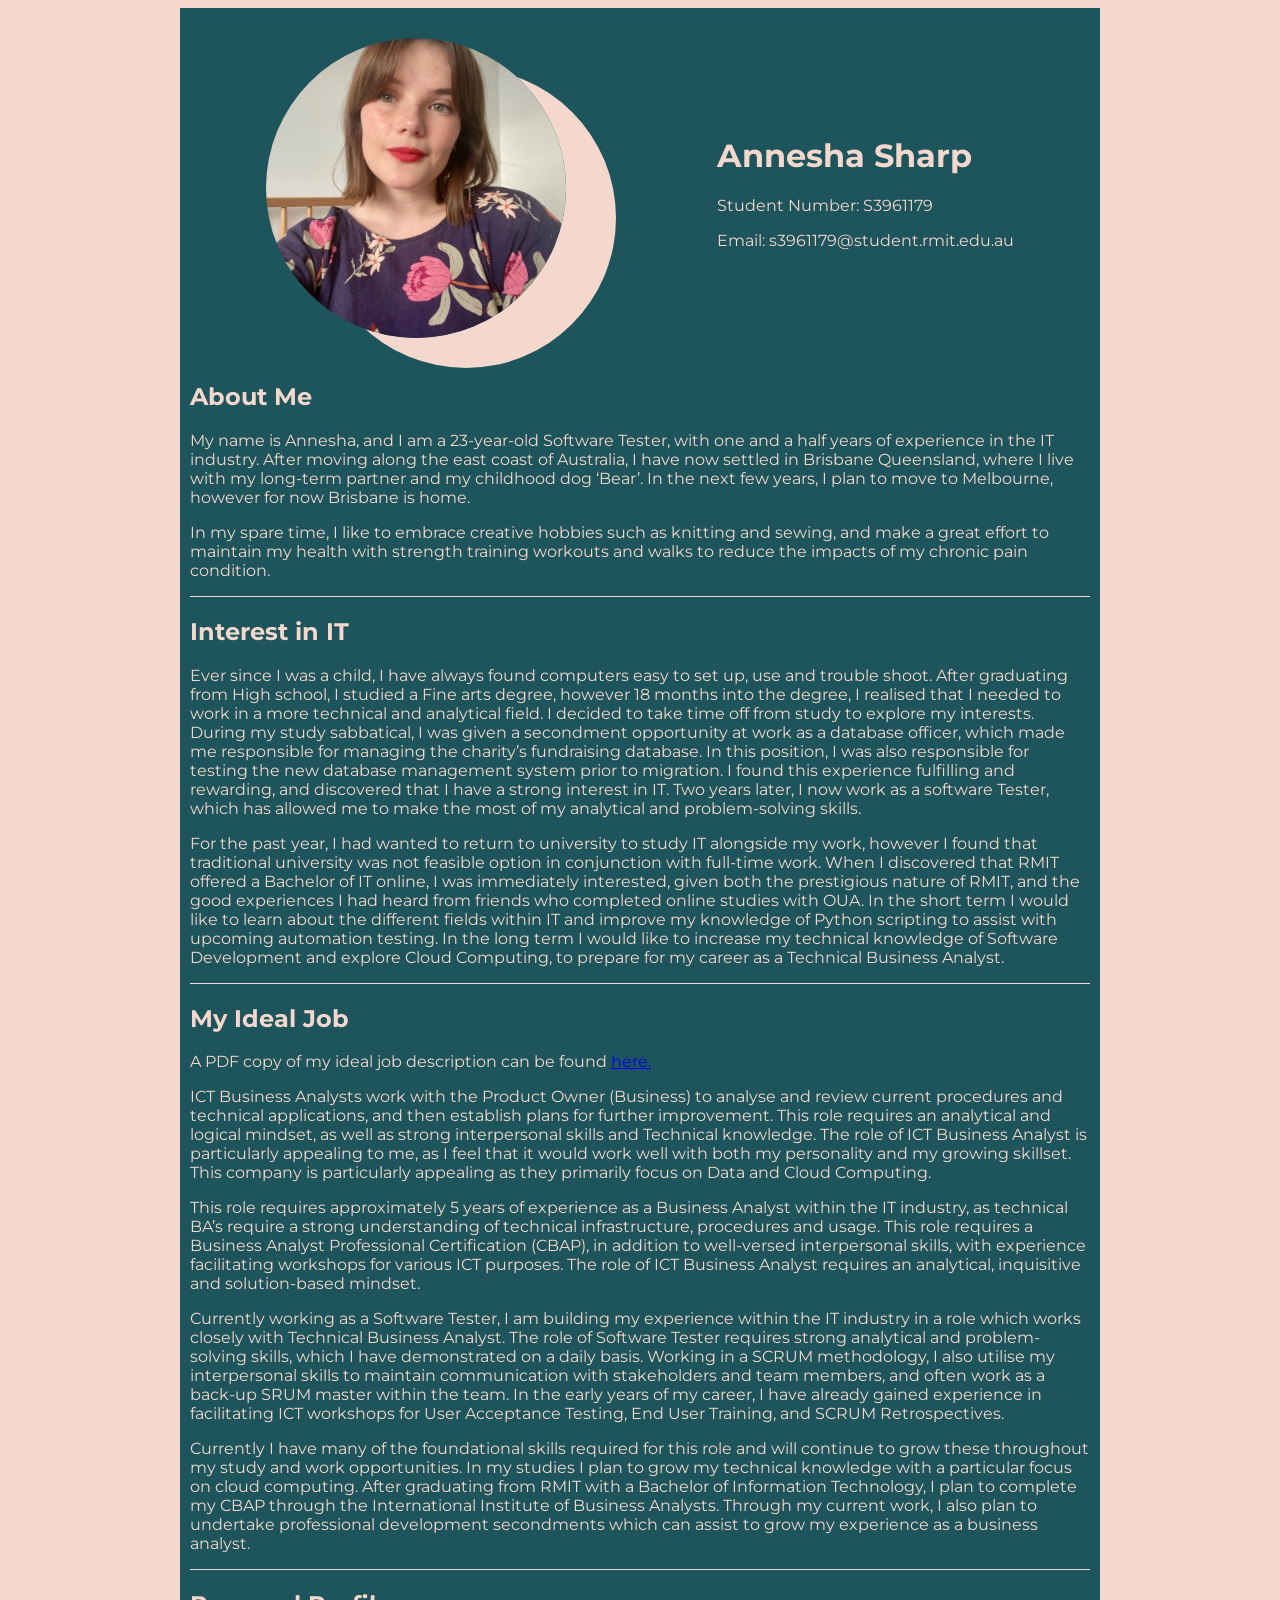
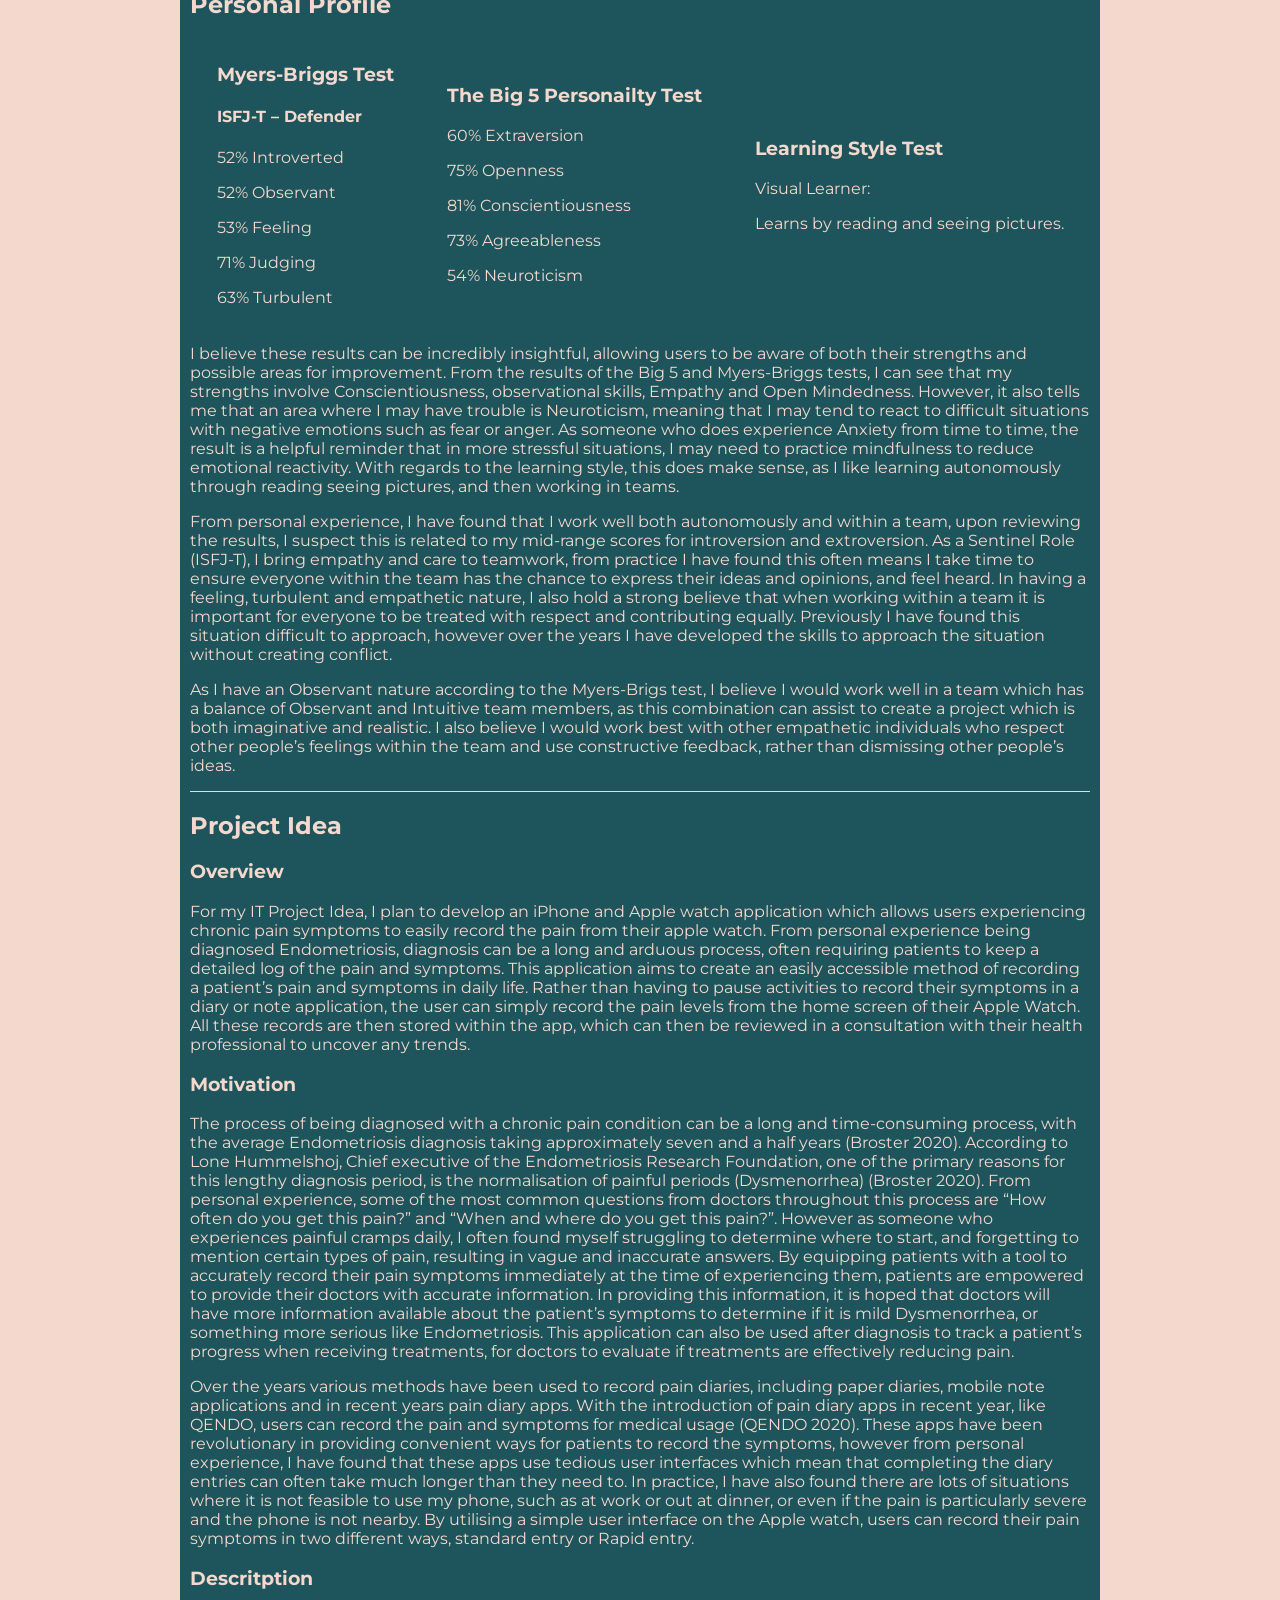
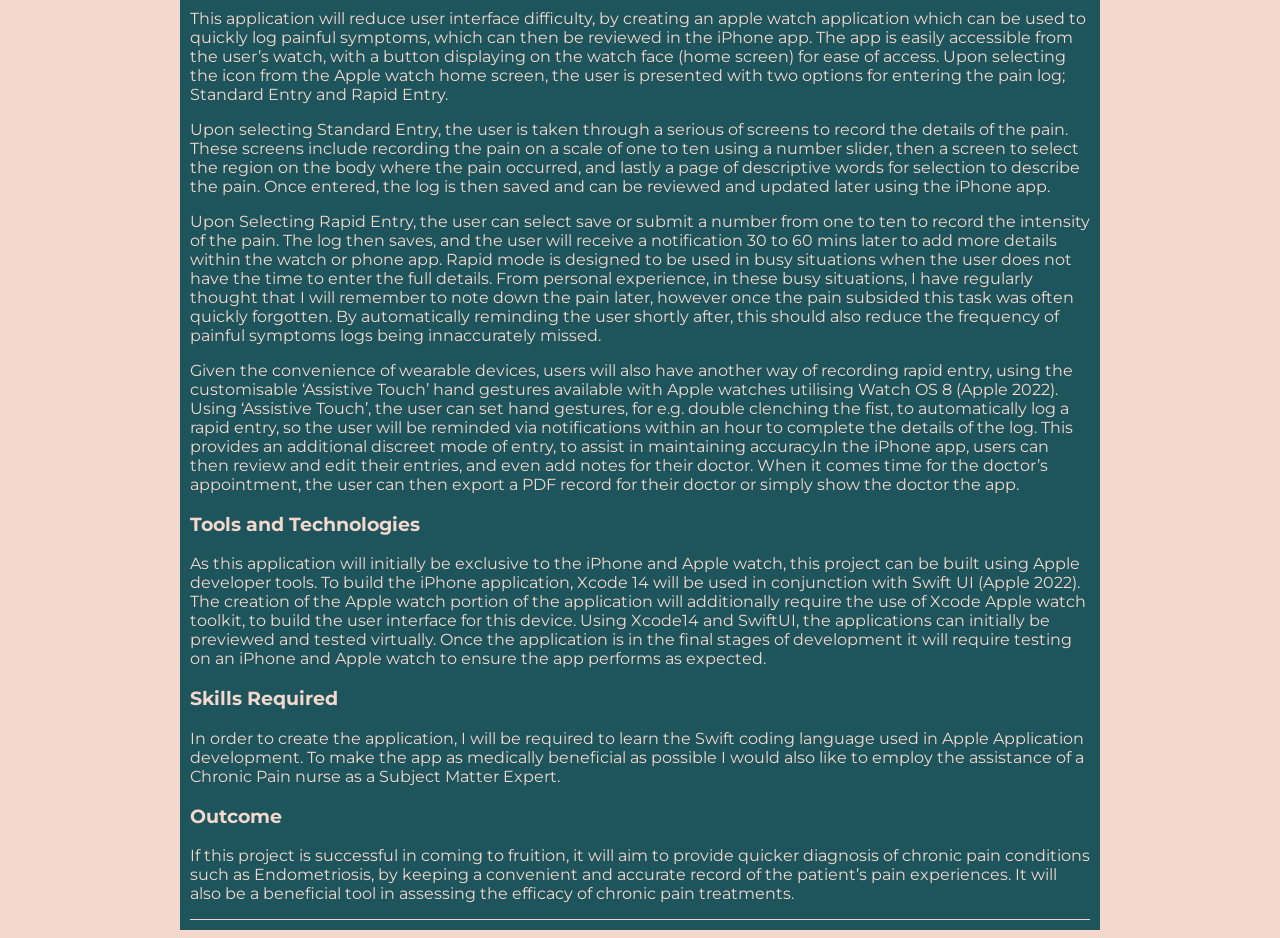
==== commit 69e16dca: "my ideal job PDF hyperlink added" ====
--- a/index.html
+++ b/index.html
@@ -55,6 +55,7 @@
                     <div class = "sectionTitle">
                         <h2>My Ideal Job</h2>
                     </div>
+                    <p>A PDF copy of my ideal job description can be found <a href="ICT Business Analyst Job in Melbourne - SEEK.pdf">here.</a></a> </p>
                     <div class = "content">
                         <p>ICT Business Analysts work with the Product Owner (Business) to analyse and review current procedures and technical applications, and then establish plans for further improvement. This role requires an analytical and logical mindset, as well as strong interpersonal skills and Technical knowledge. The role of ICT Business Analyst is particularly appealing to me, as I feel that it would work well with both my personality and my growing skillset. This company is particularly appealing as they primarily focus on Data and Cloud Computing. </p>
                         <p>This role requires approximately 5 years of experience as a Business Analyst within the IT industry, as technical BA’s require a strong understanding of technical infrastructure, procedures and usage. This role requires a Business Analyst Professional Certification (CBAP), in addition to well-versed interpersonal skills, with experience facilitating workshops for various ICT purposes. The role of ICT Business Analyst requires an analytical, inquisitive and solution-based mindset. </p>
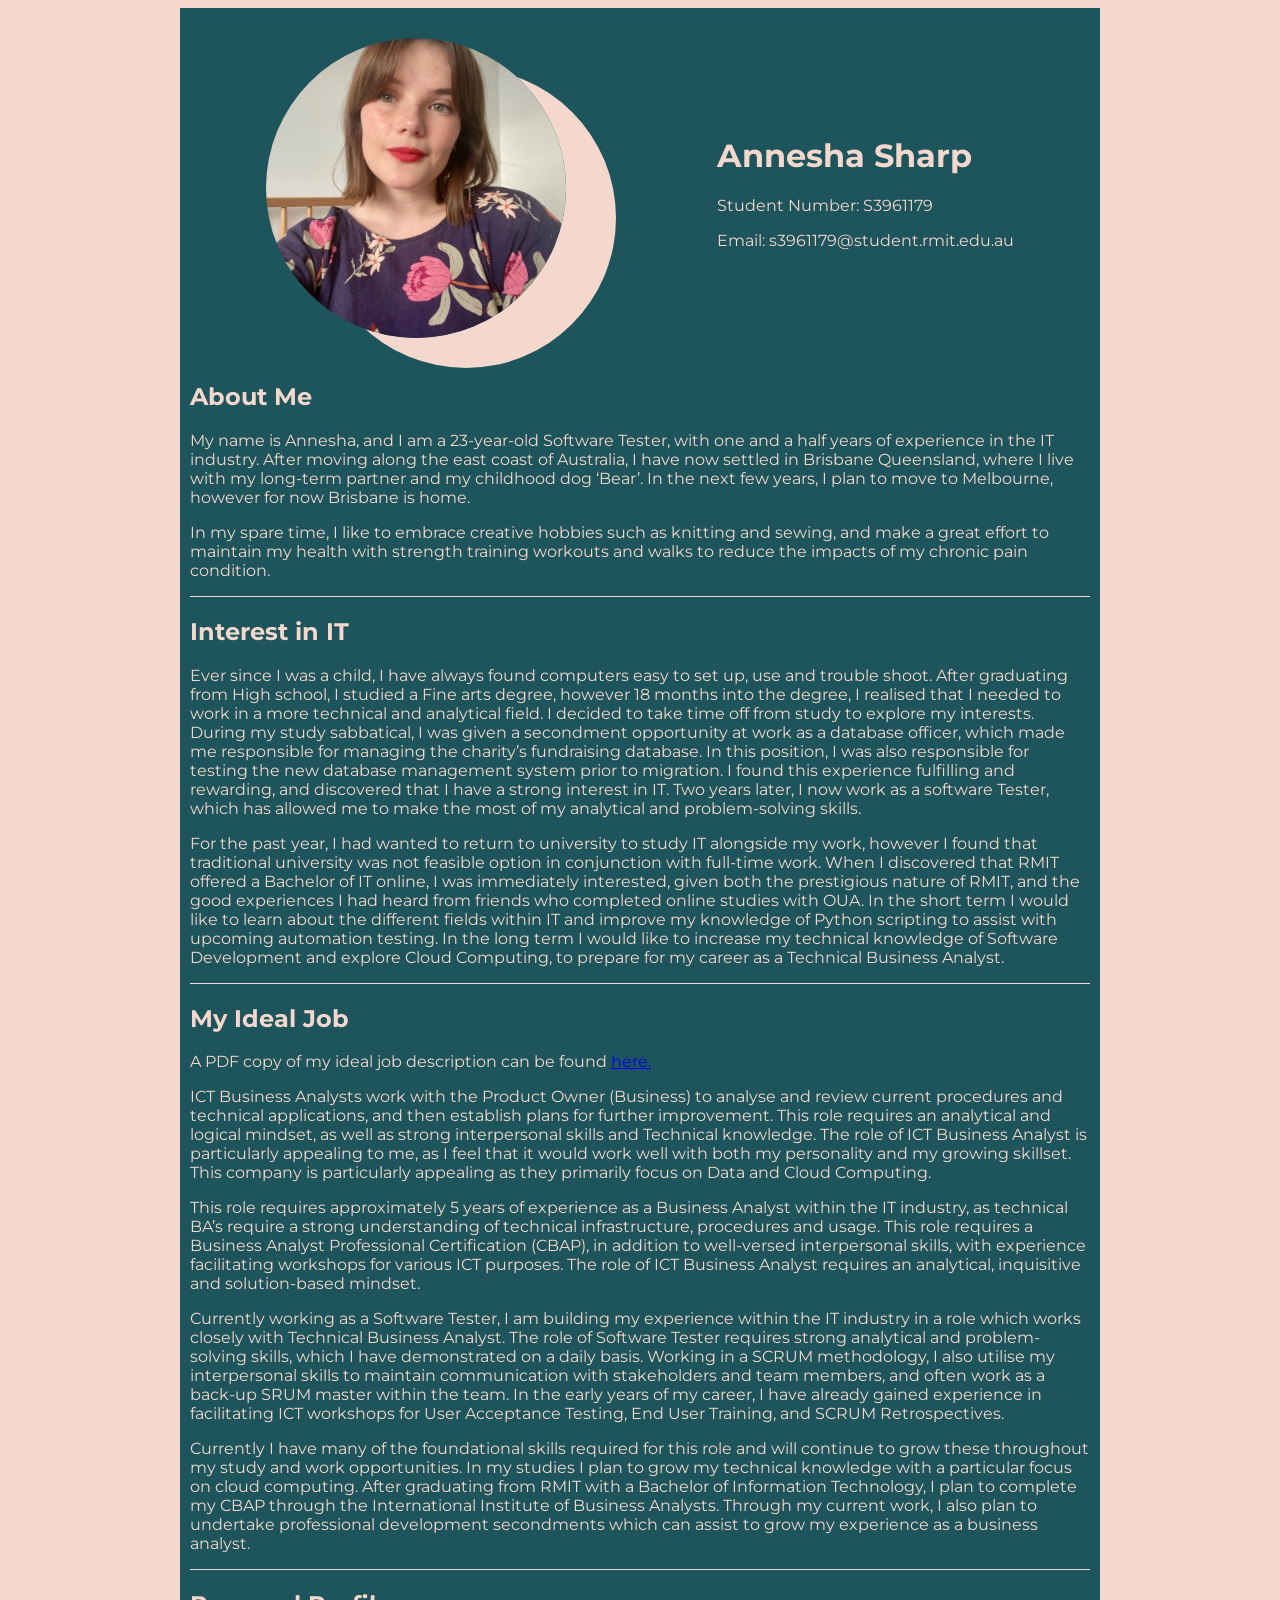
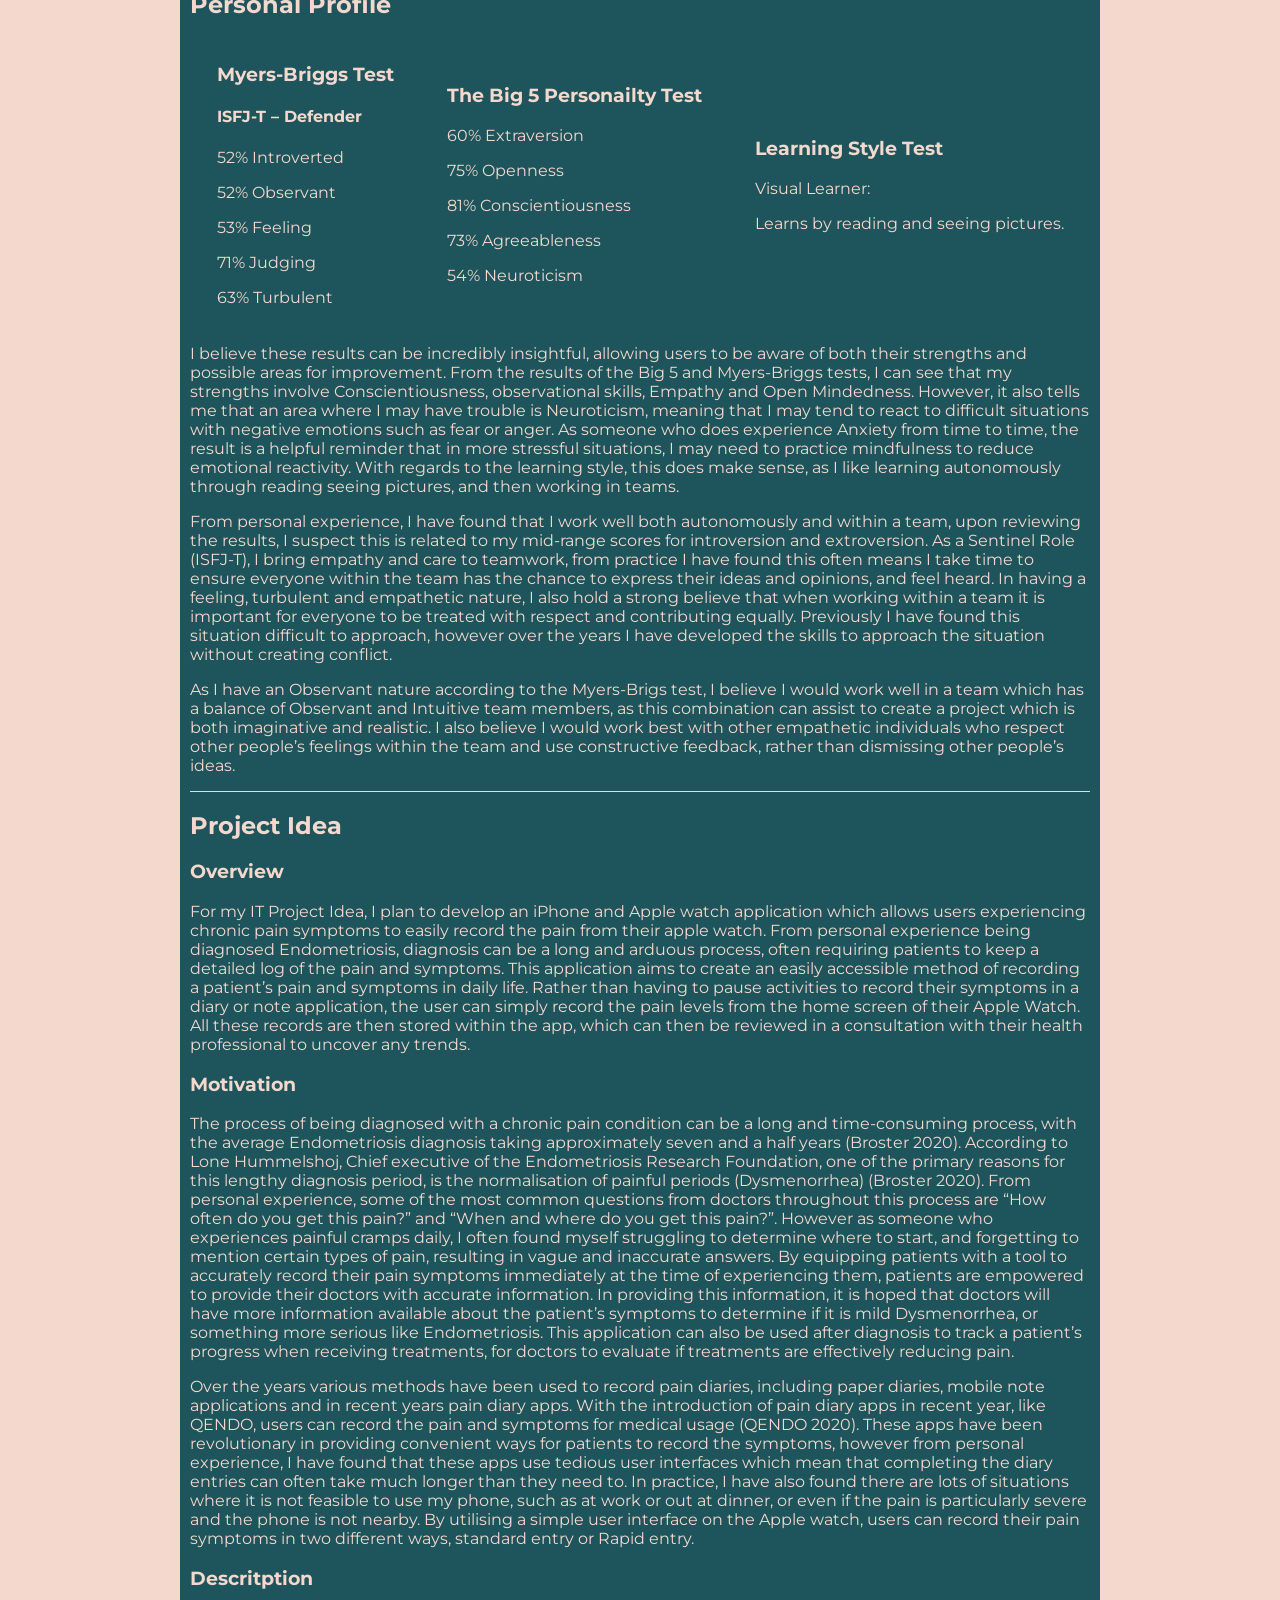
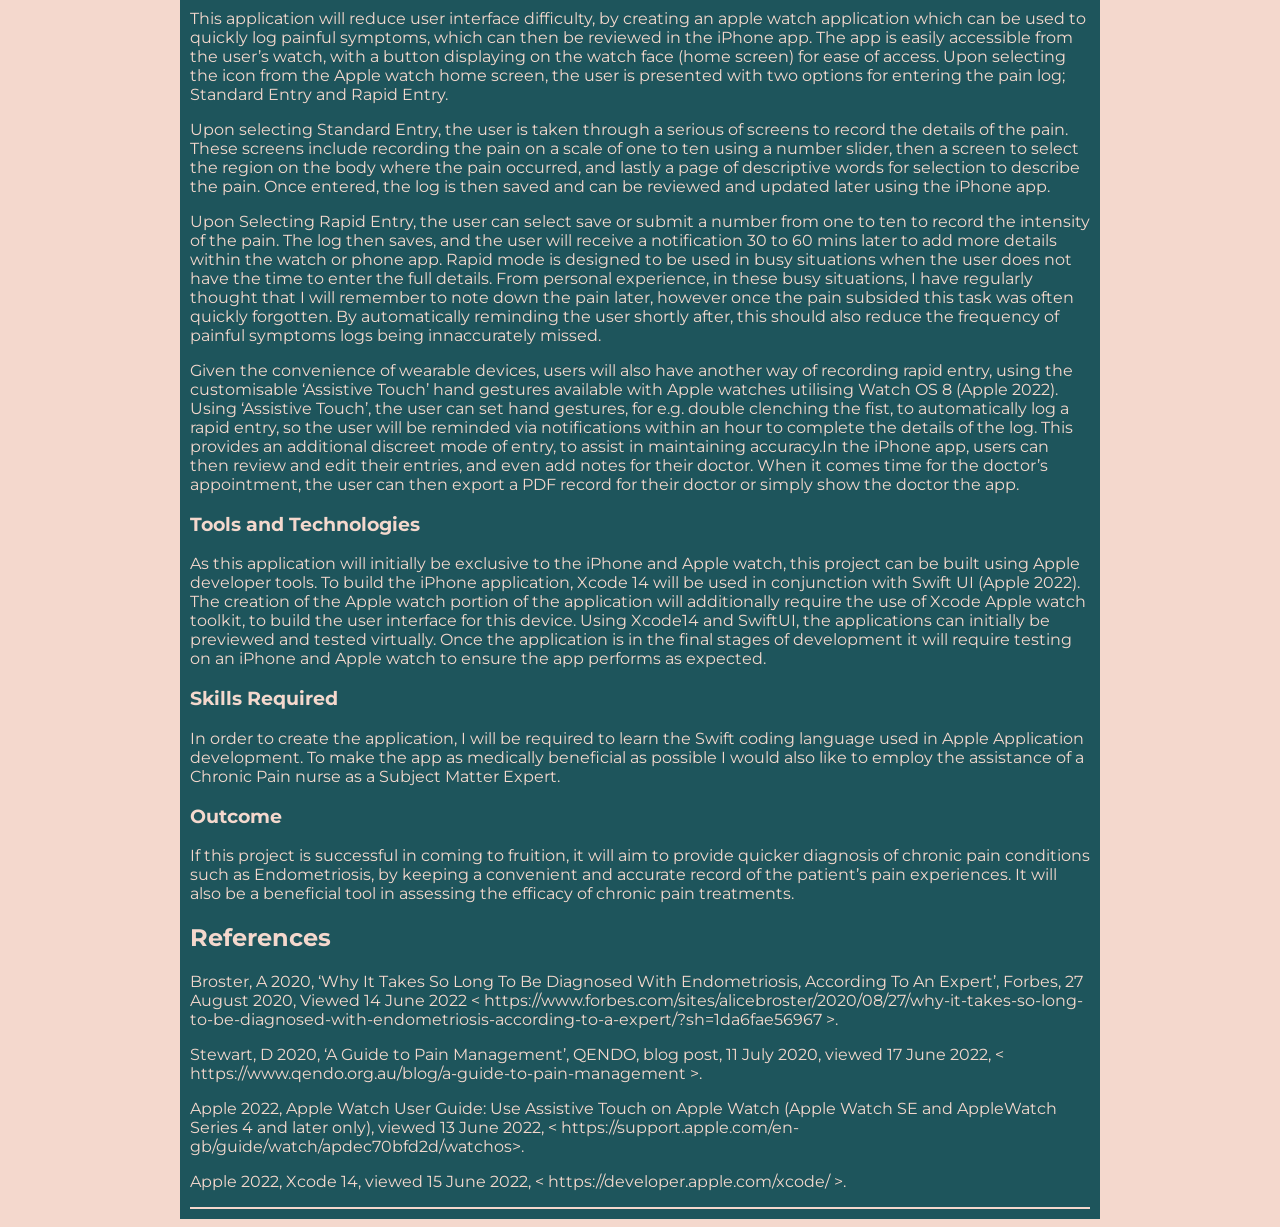
==== commit 863fe9b4: "References added" ====
--- a/index.html
+++ b/index.html
@@ -149,6 +149,19 @@
                     <div class = "content">
                     <p>If this project is successful in coming to fruition, it will aim to provide quicker diagnosis of chronic pain conditions such as Endometriosis, by keeping a convenient and accurate record of the patient’s pain experiences. It will also be a beneficial tool in assessing the efficacy of chronic pain treatments.</p></div>
                 </article>
+                <section>
+                <article>
+                    <div class = "sectionTitle">  
+                        <h2>References</h2>
+                    </div>  
+                    <div class = "content">
+                        <p>Broster, A 2020, ‘Why It Takes So Long To Be Diagnosed With Endometriosis, According To An Expert’, Forbes, 27 August 2020, Viewed 14 June 2022 < https://www.forbes.com/sites/alicebroster/2020/08/27/why-it-takes-so-long-to-be-diagnosed-with-endometriosis-according-to-a-expert/?sh=1da6fae56967 >.</p>
+                        <p>Stewart, D 2020, ‘A Guide to Pain Management’, QENDO, blog post, 11 July 2020, viewed 17 June 2022, < https://www.qendo.org.au/blog/a-guide-to-pain-management >.</p>
+                        <p>Apple 2022, Apple Watch User Guide: Use Assistive Touch on Apple Watch (Apple Watch SE and AppleWatch Series 4 and later only), viewed 13 June 2022, < https://support.apple.com/en-gb/guide/watch/apdec70bfd2d/watchos>.</p>
+                        <p>Apple 2022, Xcode 14, viewed 15 June 2022, < https://developer.apple.com/xcode/ >.</p>
+                    </div>  
+                </article>
+            </section>
             </section>
         </div>
     </div>
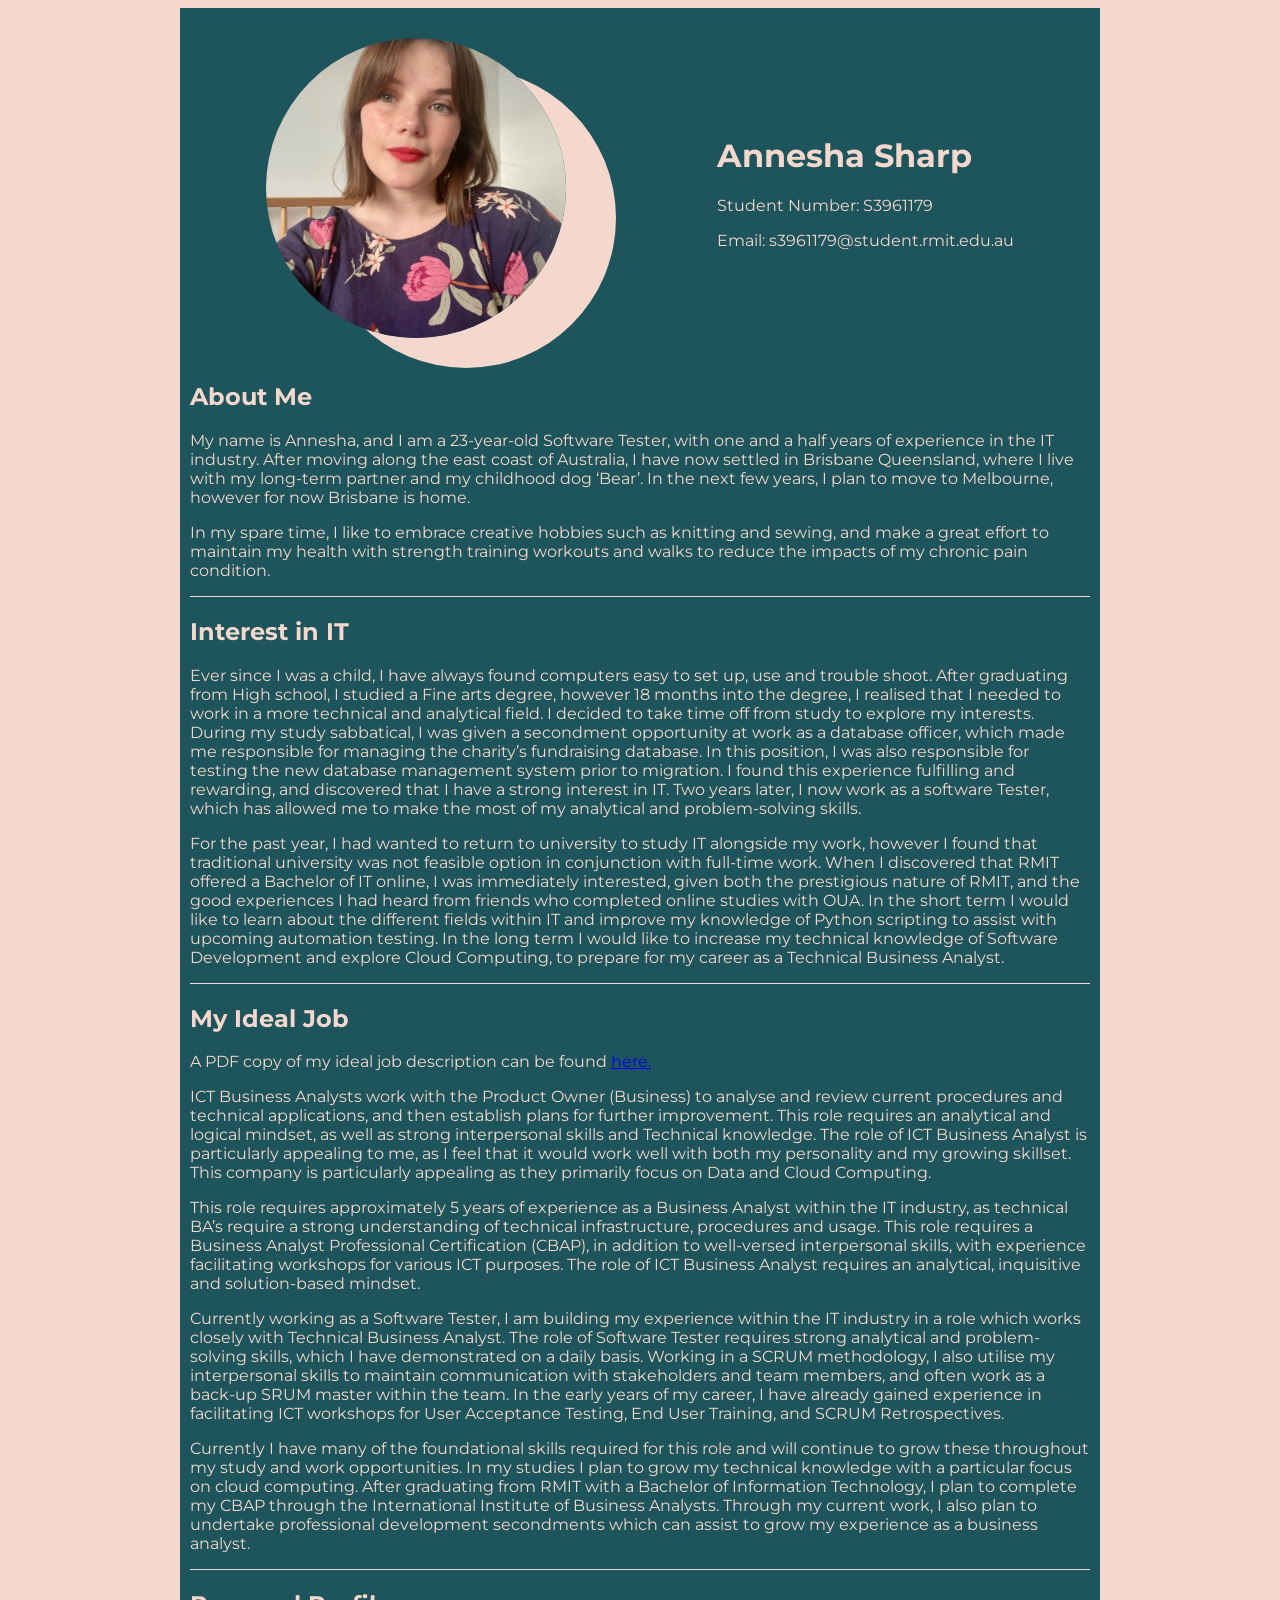
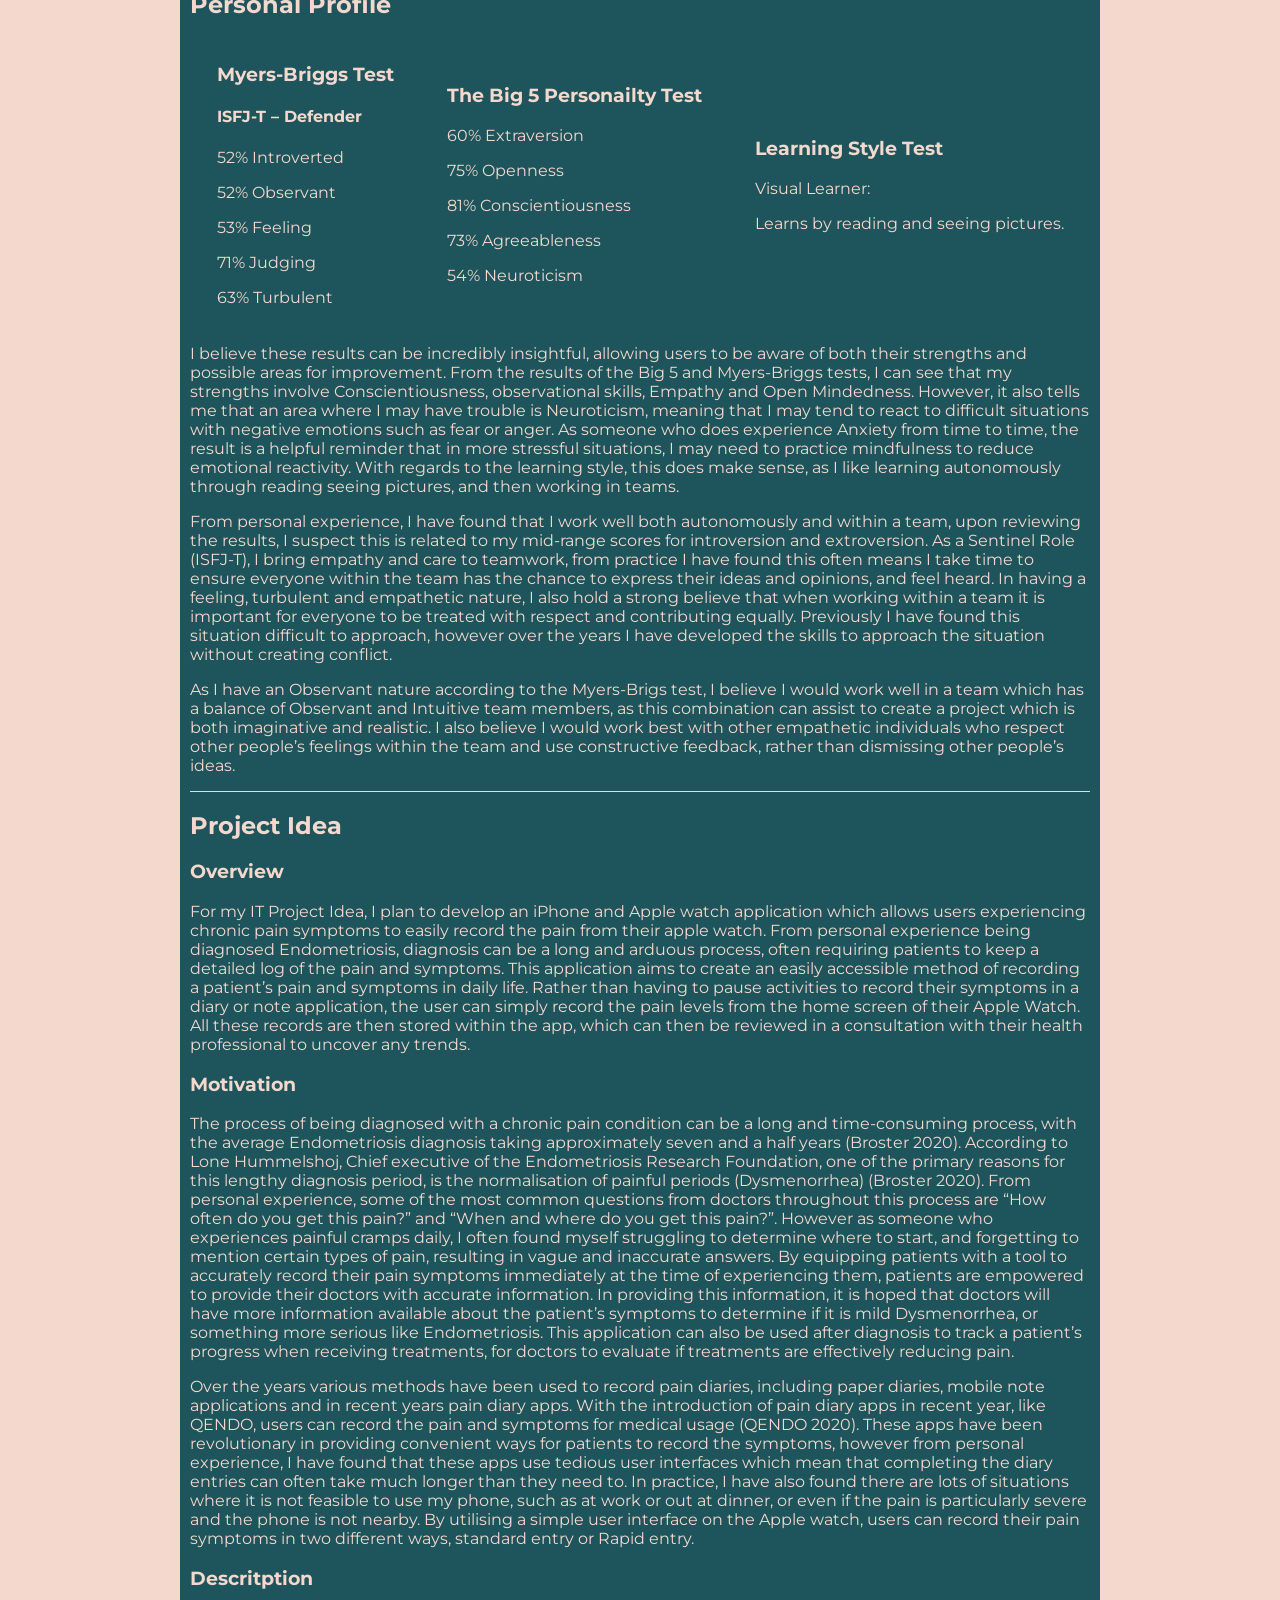
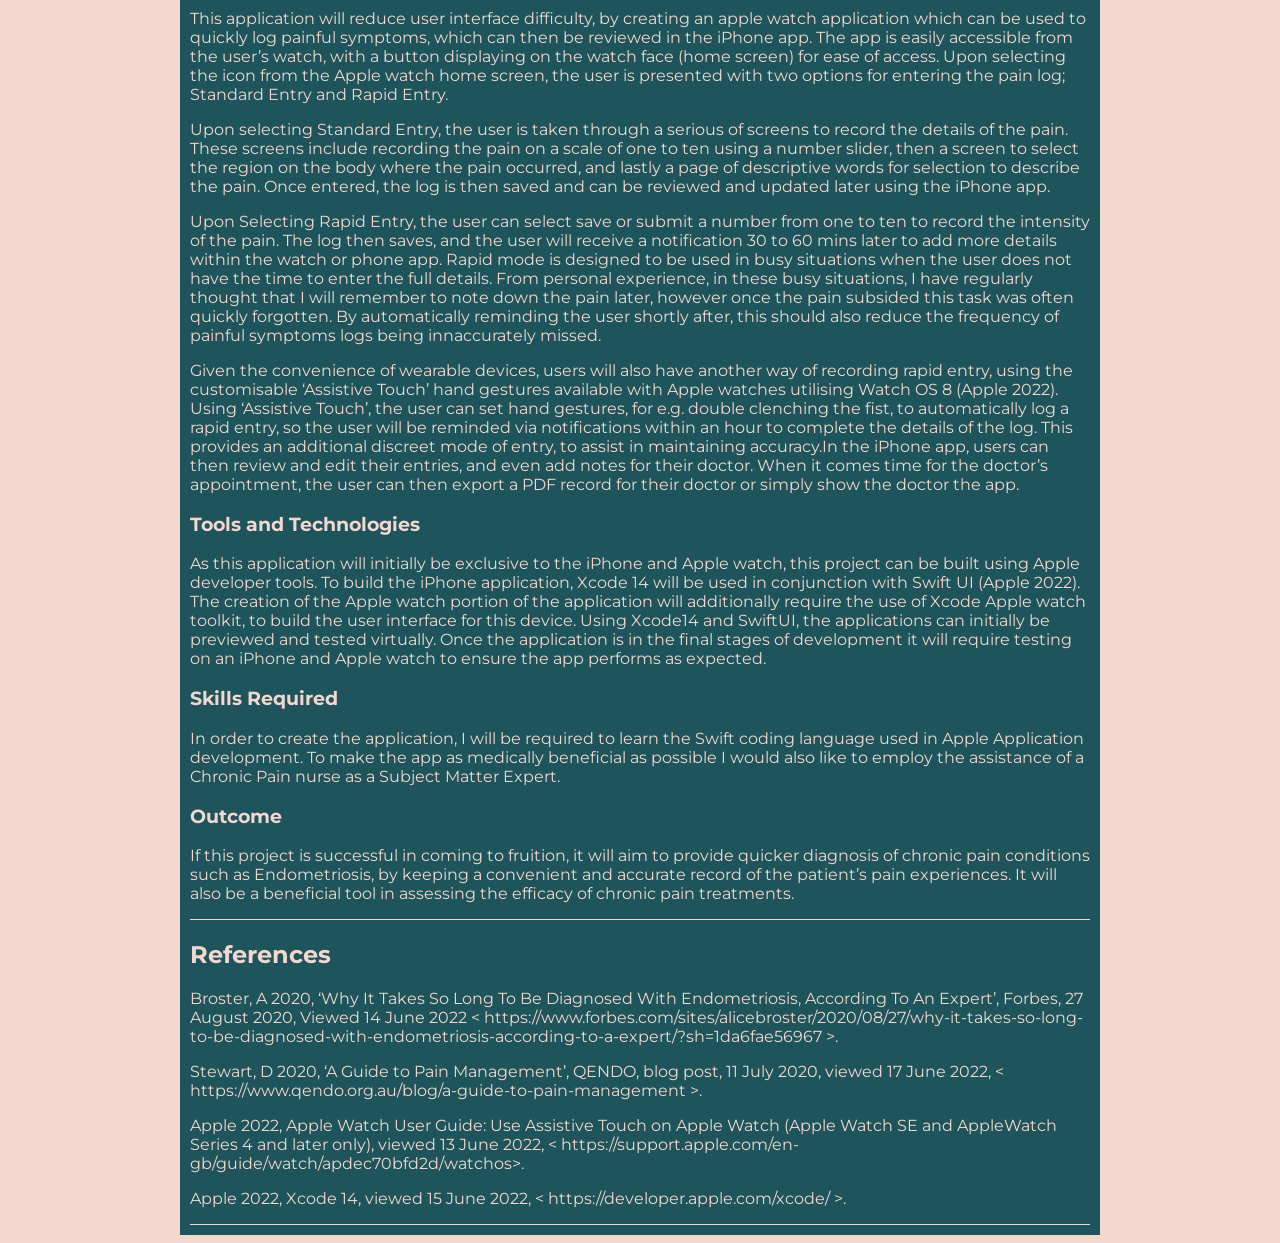
==== commit b3c7a411: "Update index.html" ====
--- a/index.html
+++ b/index.html
@@ -149,7 +149,8 @@
                     <div class = "content">
                     <p>If this project is successful in coming to fruition, it will aim to provide quicker diagnosis of chronic pain conditions such as Endometriosis, by keeping a convenient and accurate record of the patient’s pain experiences. It will also be a beneficial tool in assessing the efficacy of chronic pain treatments.</p></div>
                 </article>
-                <section>
+                </section>
+    <section>
                 <article>
                     <div class = "sectionTitle">  
                         <h2>References</h2>
@@ -162,7 +163,6 @@
                     </div>  
                 </article>
             </section>
-            </section>
         </div>
     </div>
 </body>
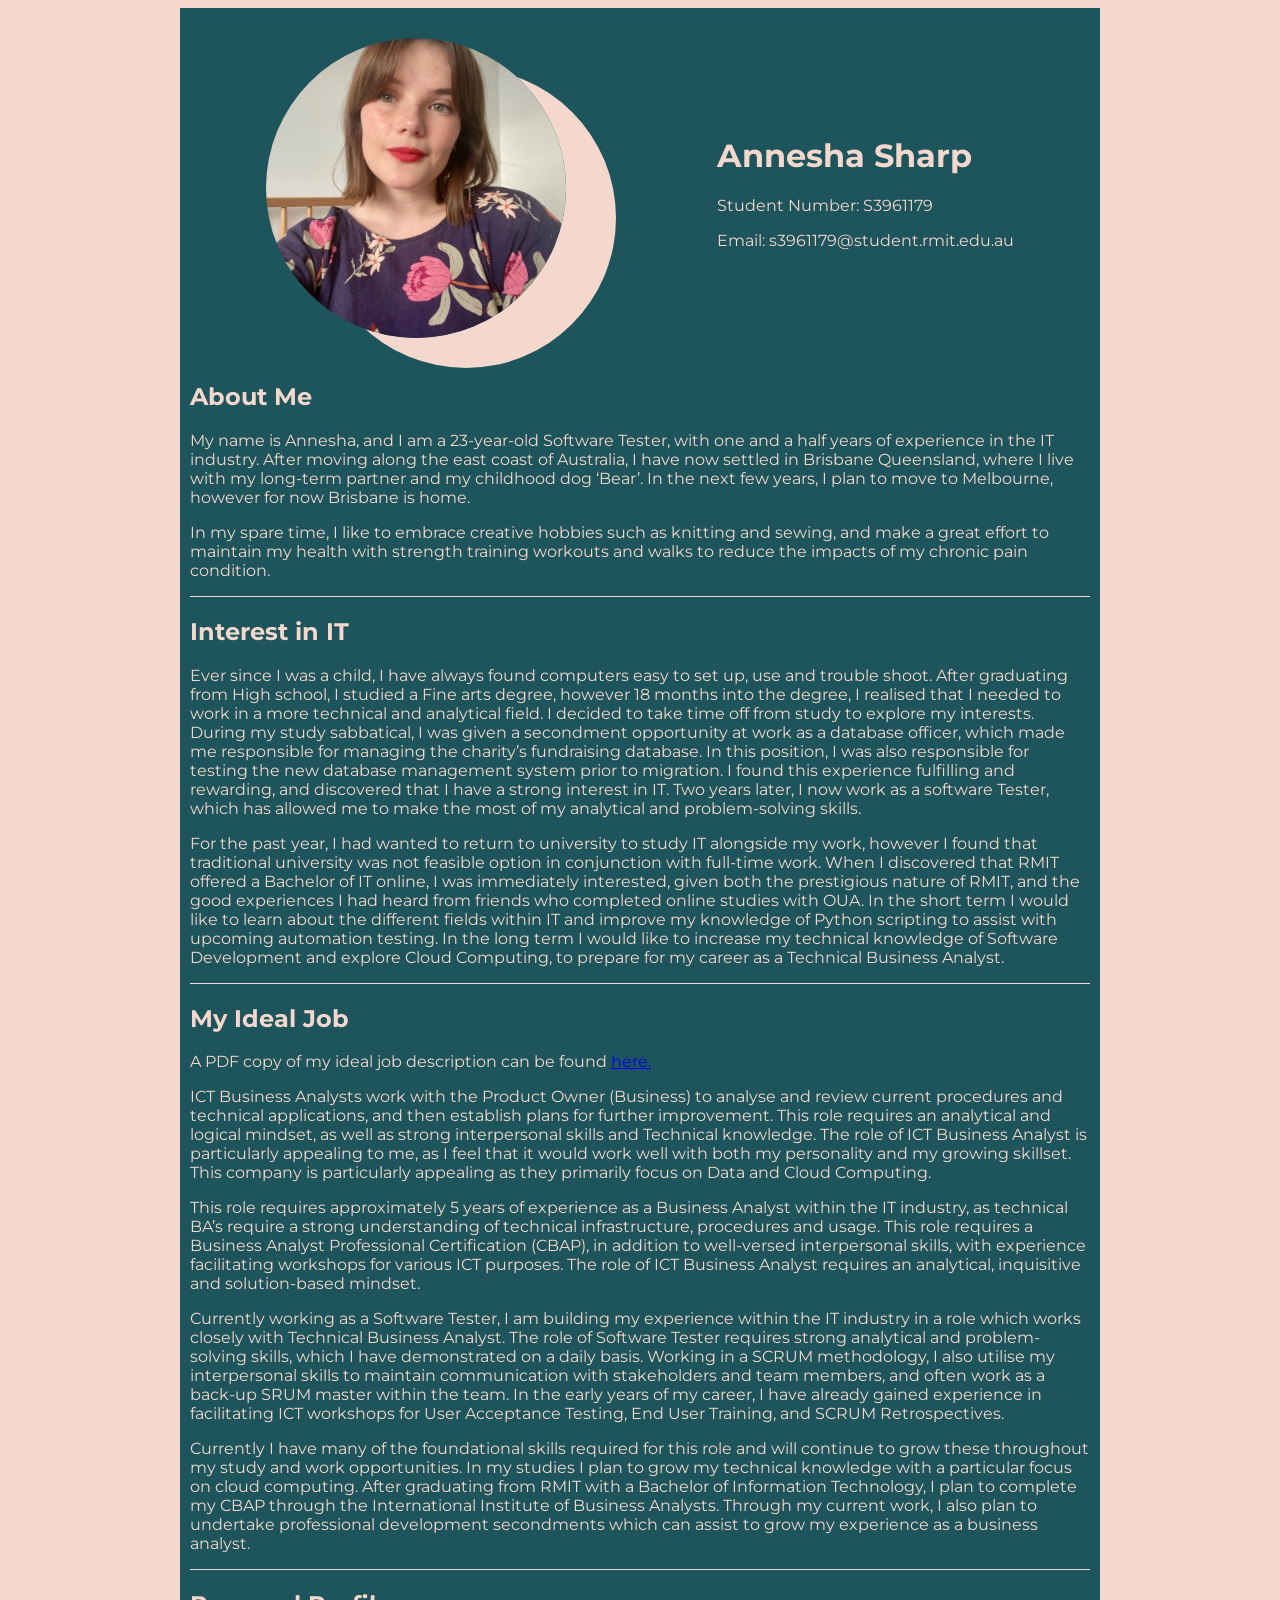
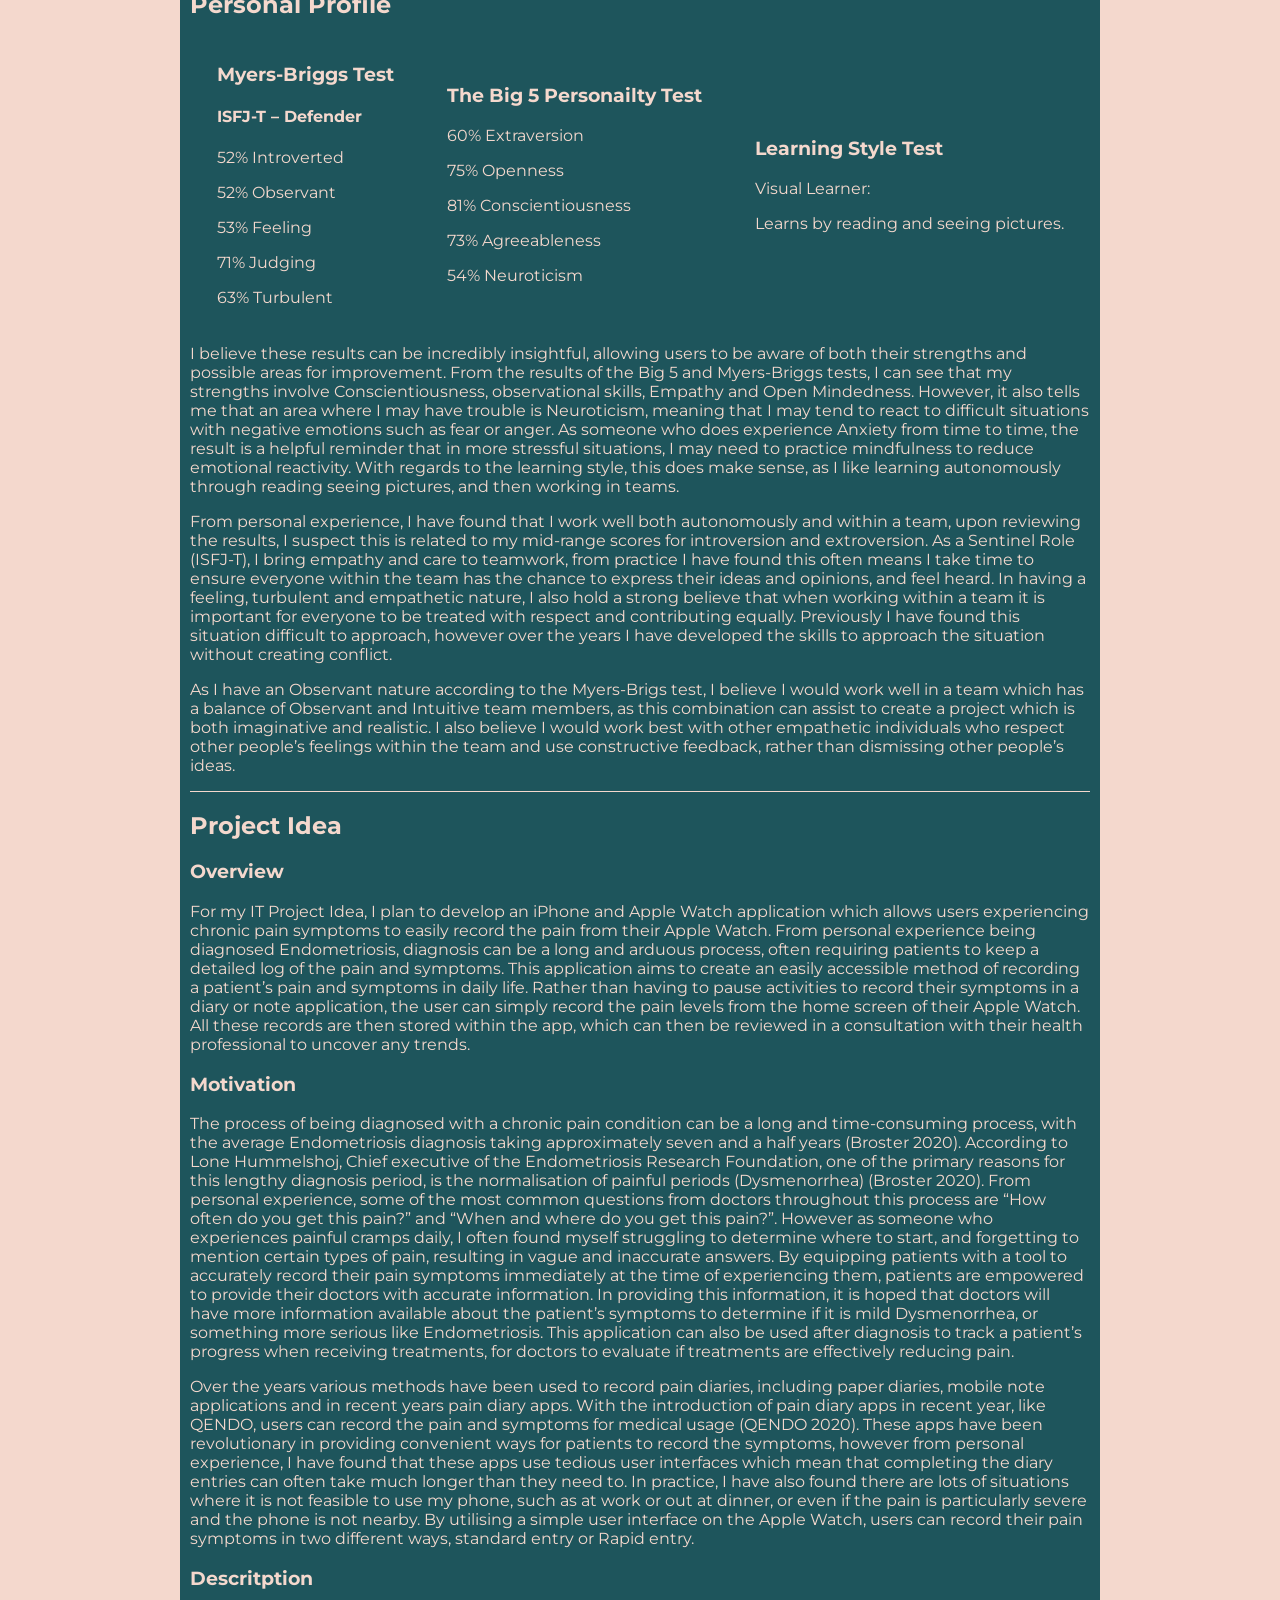
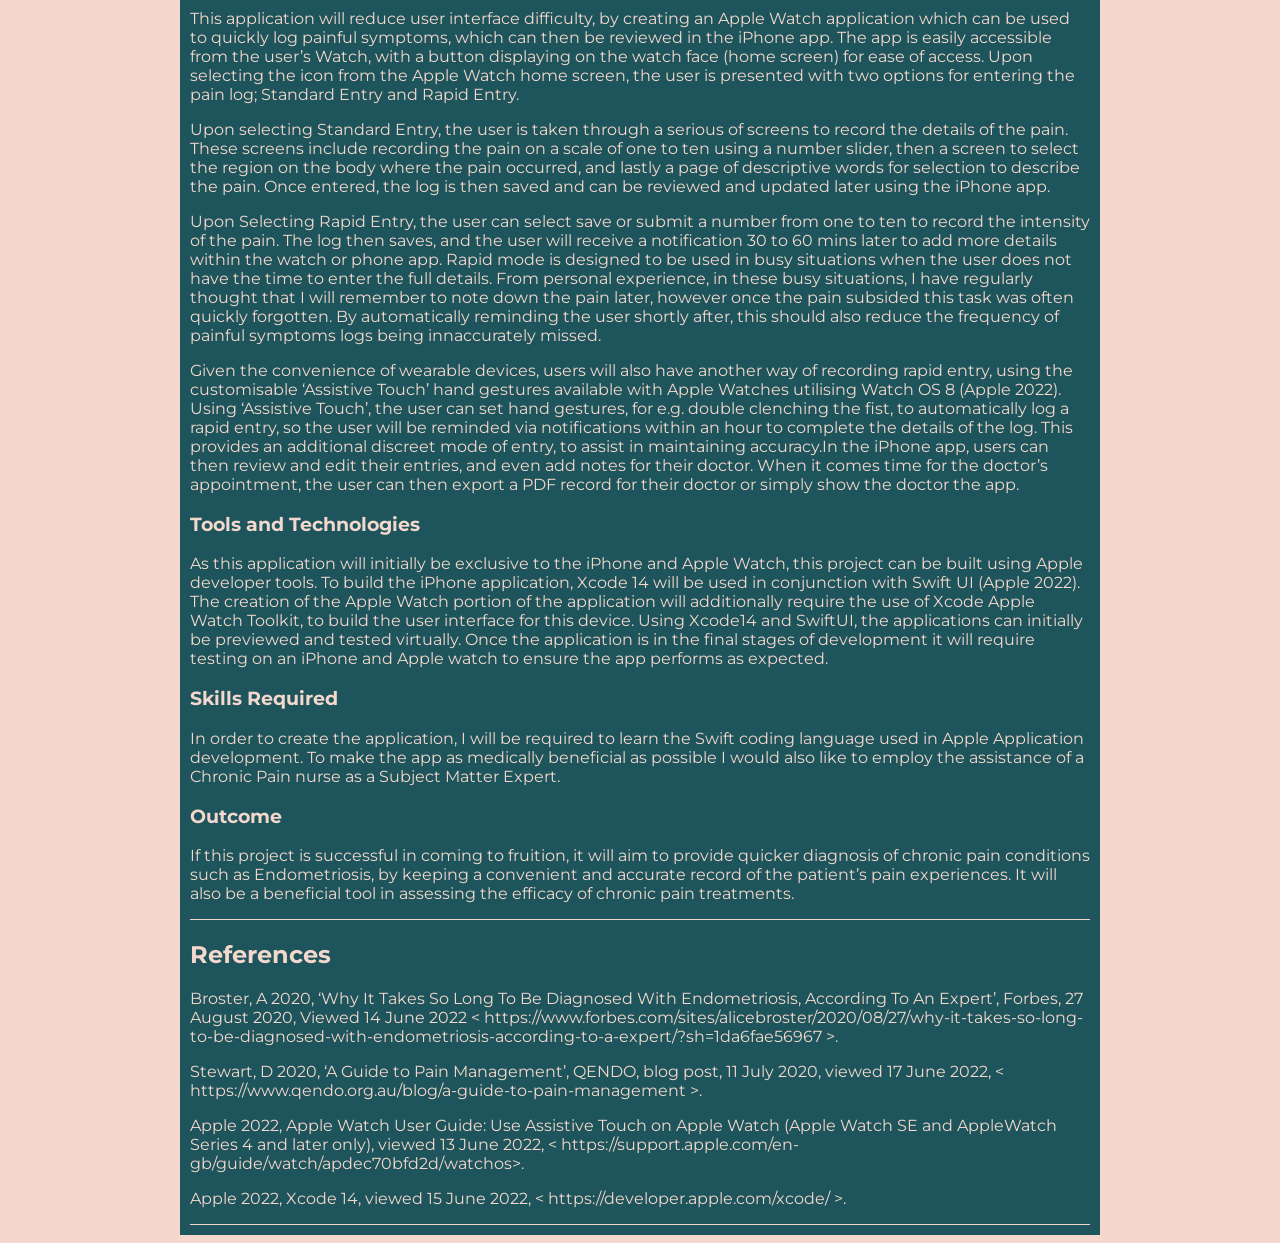
==== commit 357548b2: "grammar corrections" ====
--- a/index.html
+++ b/index.html
@@ -110,31 +110,31 @@
             
                     <div class = "subheading"><h3>Overview</h3></div>
                     <div class = "content">
-                    <p>For my IT Project Idea, I plan to develop an iPhone and Apple watch application which allows users experiencing chronic pain symptoms to easily record the pain from their apple watch. From personal experience being diagnosed Endometriosis, diagnosis can be a long and arduous process, often requiring patients to keep a detailed log of the pain and symptoms. This application aims to create an easily accessible method of recording a patient’s pain and symptoms in daily life. Rather than having to pause activities to record their symptoms in a diary or note application, the user can simply record the pain levels from the home screen of their Apple Watch.  All these records are then stored within the app, which can then be reviewed in a consultation with their health professional to uncover any trends. </p></div>
+                    <p>For my IT Project Idea, I plan to develop an iPhone and Apple Watch application which allows users experiencing chronic pain symptoms to easily record the pain from their Apple Watch. From personal experience being diagnosed Endometriosis, diagnosis can be a long and arduous process, often requiring patients to keep a detailed log of the pain and symptoms. This application aims to create an easily accessible method of recording a patient’s pain and symptoms in daily life. Rather than having to pause activities to record their symptoms in a diary or note application, the user can simply record the pain levels from the home screen of their Apple Watch.  All these records are then stored within the app, which can then be reviewed in a consultation with their health professional to uncover any trends. </p></div>
                 </article>
 
                 <article>
                     <div class = "subheading"><h3>Motivation</h3></div>
                     <div class = "content">
                     <p>The process of being diagnosed with a chronic pain condition can be a long and time-consuming process, with the average Endometriosis diagnosis taking approximately seven and a half years (Broster 2020). According to Lone Hummelshoj, Chief executive of the Endometriosis Research Foundation, one of the primary reasons for this lengthy diagnosis period, is the normalisation of painful periods (Dysmenorrhea) (Broster 2020). From personal experience, some of the most common questions from doctors throughout this process are “How often do you get this pain?” and “When and where do you get this pain?”. However as someone who experiences painful cramps daily, I often found myself struggling to determine where to start, and forgetting to mention certain types of pain, resulting in vague and inaccurate answers. By equipping patients with a tool to accurately record their pain symptoms immediately at the time of experiencing them, patients are empowered to provide their doctors with accurate information. In providing this information, it is hoped that doctors will have more information available about the patient’s symptoms to determine if it is mild Dysmenorrhea, or something more serious like Endometriosis. This application can also be used after diagnosis to track a patient’s progress when receiving treatments, for doctors to evaluate if treatments are effectively reducing pain.</p>
-                    <p>Over the years various methods have been used to record pain diaries, including paper diaries, mobile note applications and in recent years pain diary apps. With the introduction of pain diary apps in recent year, like QENDO, users can record the pain and symptoms for medical usage (QENDO 2020). These apps have been revolutionary in providing convenient ways for patients to record the symptoms, however from personal experience, I have found that these apps use tedious user interfaces which mean that completing the diary entries can often take much longer than they need to. In practice, I have also found there are lots of situations where it is not feasible to use my phone, such as at work or out at dinner, or even if the pain is particularly severe and the phone is not nearby. By utilising a simple user interface on the Apple watch, users can record their pain symptoms in two different ways, standard entry or Rapid entry. </p>
+                    <p>Over the years various methods have been used to record pain diaries, including paper diaries, mobile note applications and in recent years pain diary apps. With the introduction of pain diary apps in recent year, like QENDO, users can record the pain and symptoms for medical usage (QENDO 2020). These apps have been revolutionary in providing convenient ways for patients to record the symptoms, however from personal experience, I have found that these apps use tedious user interfaces which mean that completing the diary entries can often take much longer than they need to. In practice, I have also found there are lots of situations where it is not feasible to use my phone, such as at work or out at dinner, or even if the pain is particularly severe and the phone is not nearby. By utilising a simple user interface on the Apple Watch, users can record their pain symptoms in two different ways, standard entry or Rapid entry. </p>
                 </div>
                 </article>
 
                 <article>
                     <div class = "subheading"><h3>Descritption</h3></div>
                     <div class = "content">
-                    <p>This application will reduce user interface difficulty, by creating an apple watch application which can be used to quickly log painful symptoms, which can then be reviewed in the iPhone app. The app is easily accessible from the user’s watch, with a button displaying on the watch face (home screen) for ease of access. Upon selecting the icon from the Apple watch home screen, the user is presented with two options for entering the pain log; Standard Entry and Rapid Entry. </p>
+                    <p>This application will reduce user interface difficulty, by creating an Apple Watch application which can be used to quickly log painful symptoms, which can then be reviewed in the iPhone app. The app is easily accessible from the user’s Watch, with a button displaying on the watch face (home screen) for ease of access. Upon selecting the icon from the Apple Watch home screen, the user is presented with two options for entering the pain log; Standard Entry and Rapid Entry. </p>
                     <p>Upon selecting Standard Entry, the user is taken through a serious of screens to record the details of the pain. These screens include recording the pain on a scale of one to ten using a number slider, then a screen to select the region on the body where the pain occurred, and lastly a page of descriptive words for selection to describe the pain. Once entered, the log is then saved and can be reviewed and updated later using the iPhone app.</p>
                     <p>Upon Selecting Rapid Entry, the user can select save or submit a number from one to ten to record the intensity of the pain. The log then saves, and the user will receive a notification 30 to 60 mins later to add more details within the watch or phone app. Rapid mode is designed to be used in busy situations when the user does not have the time to enter the full details. From personal experience, in these busy situations, I have regularly thought that I will remember to note down the pain later, however once the pain subsided this task was often quickly forgotten. By automatically reminding the user shortly after, this should also reduce the frequency of painful symptoms logs being innaccurately missed.</p>
-                    <p>Given the convenience of wearable devices, users will also have another way of recording rapid entry, using the customisable ‘Assistive Touch’ hand gestures available with Apple watches utilising Watch OS 8 (Apple 2022). Using ‘Assistive Touch’, the user can set hand gestures, for e.g. double clenching the fist, to automatically log a rapid entry, so the user will be reminded via notifications within an hour to complete the details of the log. This provides an additional discreet mode of entry, to assist in maintaining accuracy.In the iPhone app, users can then review and edit their entries, and even add notes for their doctor. When it comes time for the doctor’s appointment, the user can then export a PDF record for their doctor or simply show the doctor the app.</p>
+                    <p>Given the convenience of wearable devices, users will also have another way of recording rapid entry, using the customisable ‘Assistive Touch’ hand gestures available with Apple Watches utilising Watch OS 8 (Apple 2022). Using ‘Assistive Touch’, the user can set hand gestures, for e.g. double clenching the fist, to automatically log a rapid entry, so the user will be reminded via notifications within an hour to complete the details of the log. This provides an additional discreet mode of entry, to assist in maintaining accuracy.In the iPhone app, users can then review and edit their entries, and even add notes for their doctor. When it comes time for the doctor’s appointment, the user can then export a PDF record for their doctor or simply show the doctor the app.</p>
                 </div>
                 </article>
 
                 <article>
                     <div class = "subheading"><h3> Tools and Technologies</h3></div>
                     <div class = "content">
-                    <p>As this application will initially be exclusive to the iPhone and Apple watch, this project can be built using Apple developer tools. To build the iPhone application, Xcode 14 will be used in conjunction with Swift UI (Apple 2022). The creation of the Apple watch portion of the application will additionally require the use of Xcode Apple watch toolkit, to build the user interface for this device. Using Xcode14 and SwiftUI, the applications can initially be previewed and tested virtually. Once the application is in the final stages of development it will require testing on an iPhone and Apple watch to ensure the app performs as expected. </p>
+                    <p>As this application will initially be exclusive to the iPhone and Apple Watch, this project can be built using Apple developer tools. To build the iPhone application, Xcode 14 will be used in conjunction with Swift UI (Apple 2022). The creation of the Apple Watch portion of the application will additionally require the use of Xcode Apple Watch Toolkit, to build the user interface for this device. Using Xcode14 and SwiftUI, the applications can initially be previewed and tested virtually. Once the application is in the final stages of development it will require testing on an iPhone and Apple watch to ensure the app performs as expected. </p>
                 </div>
                 </article>
 
